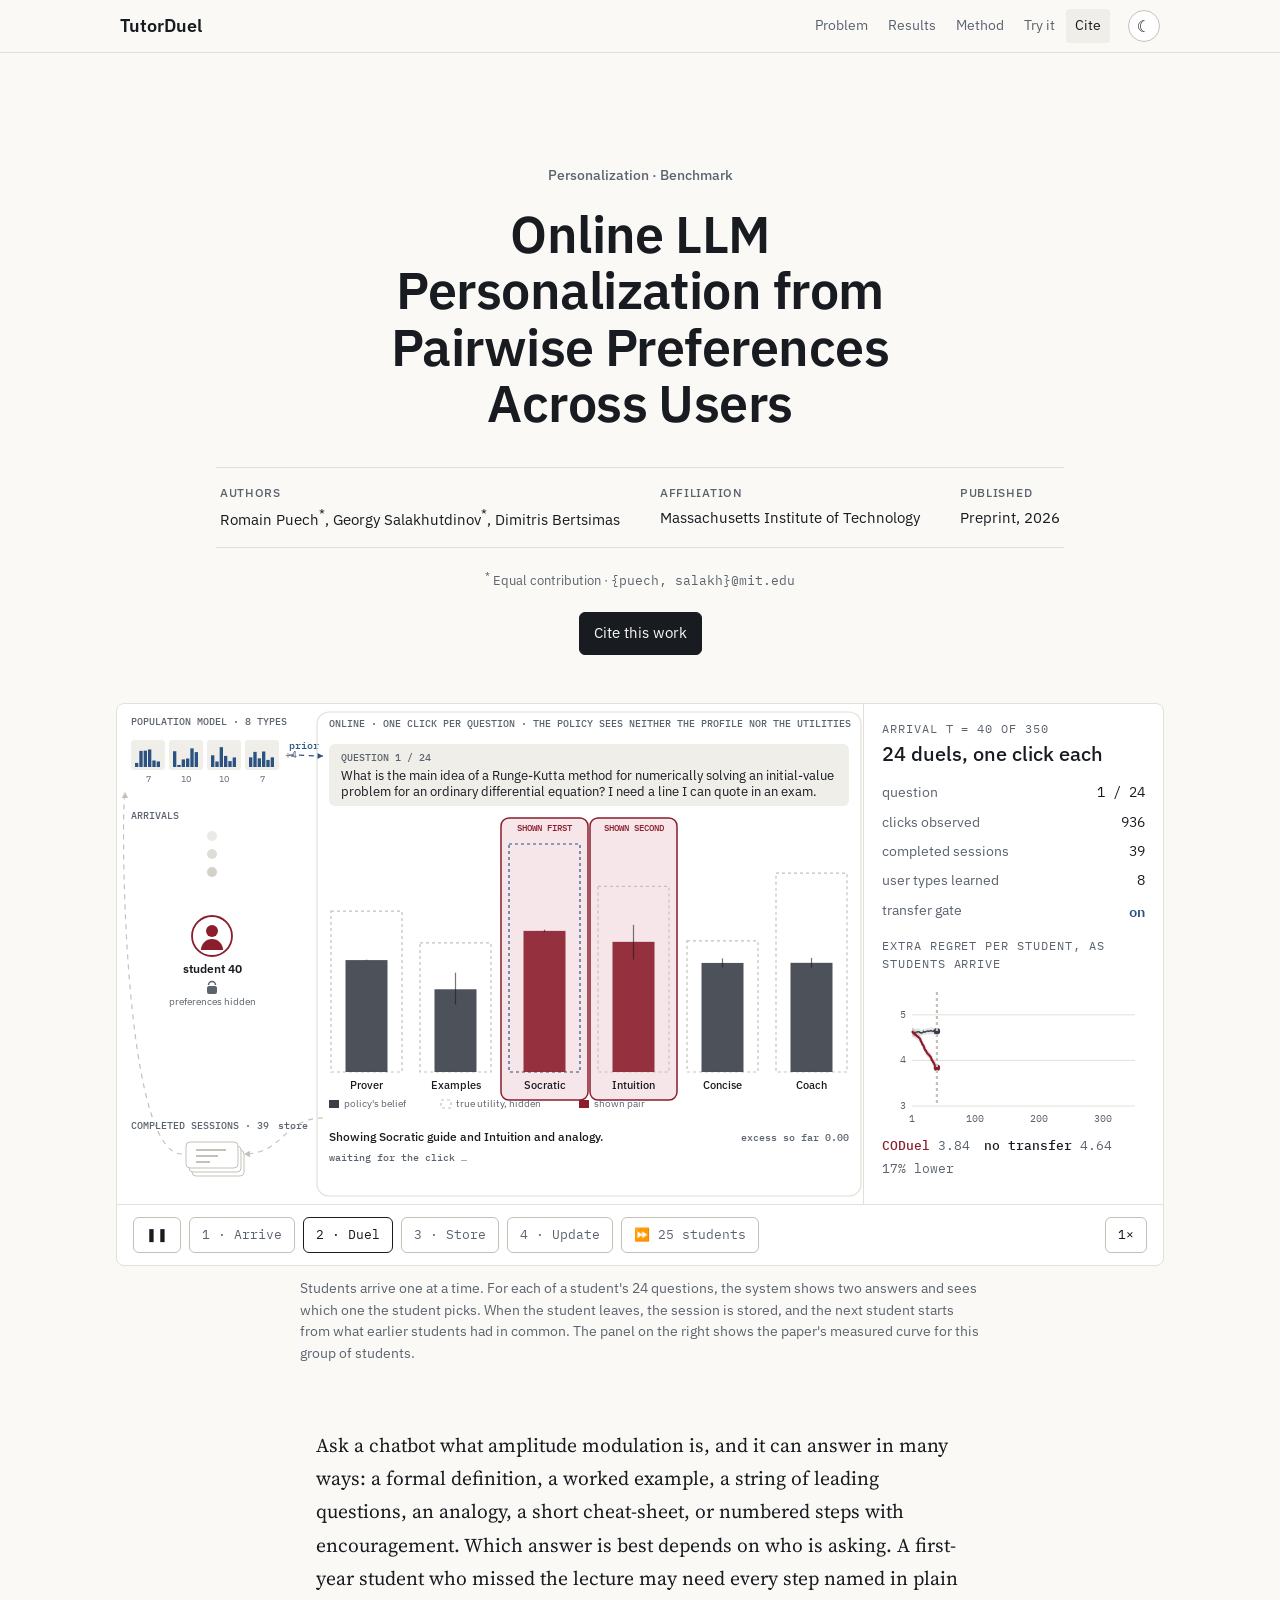
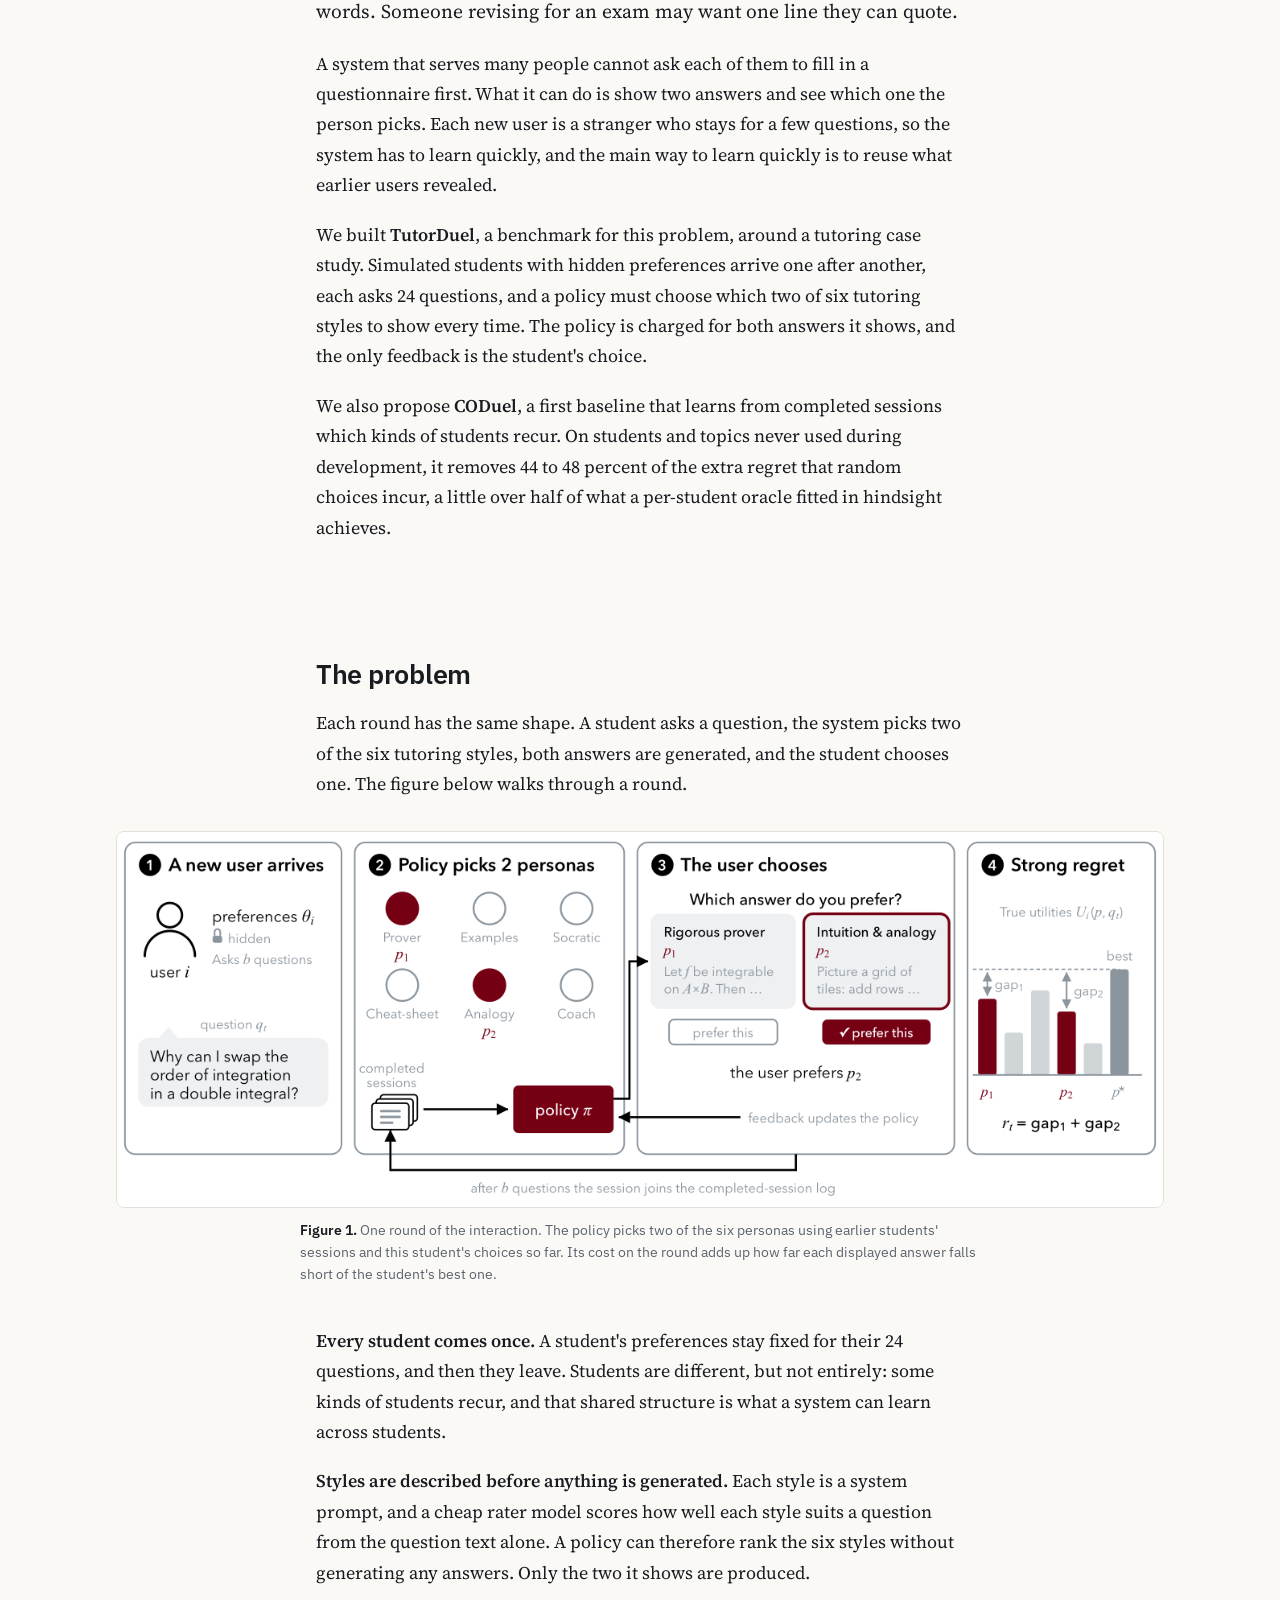
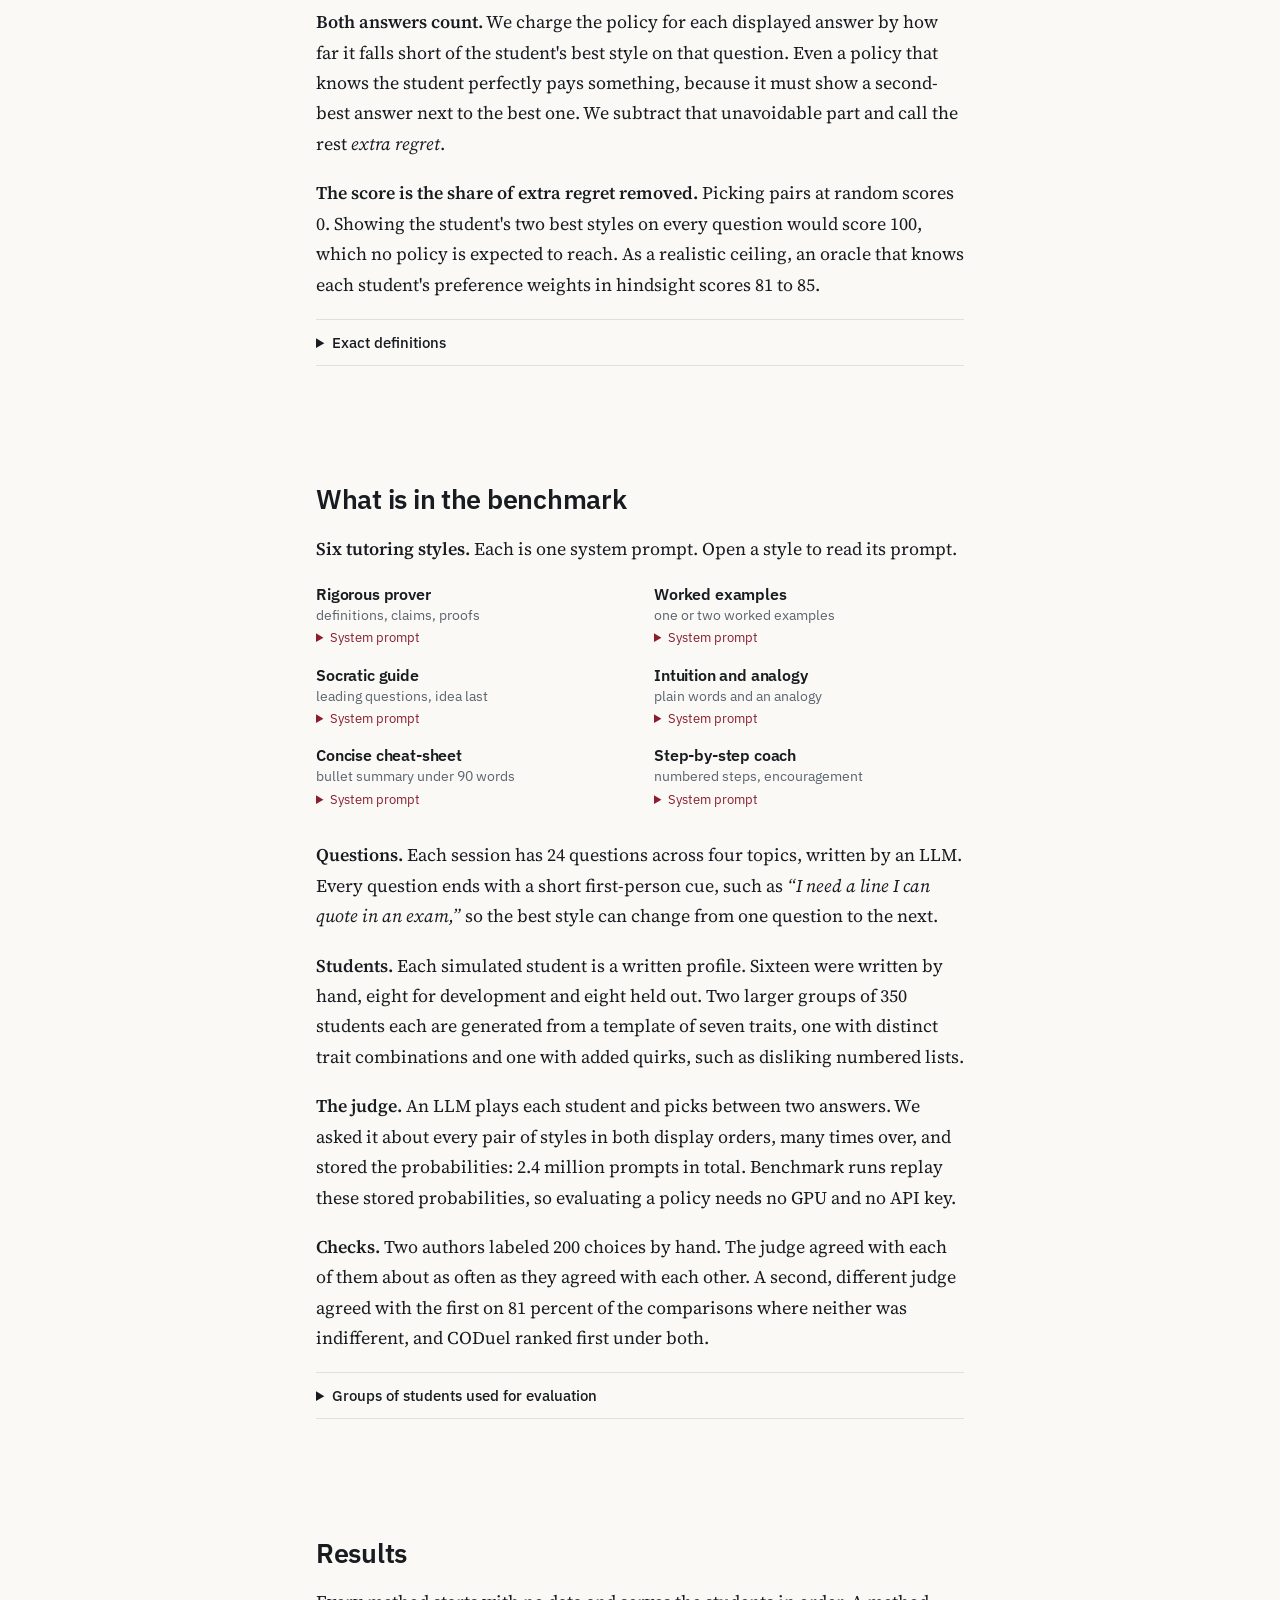
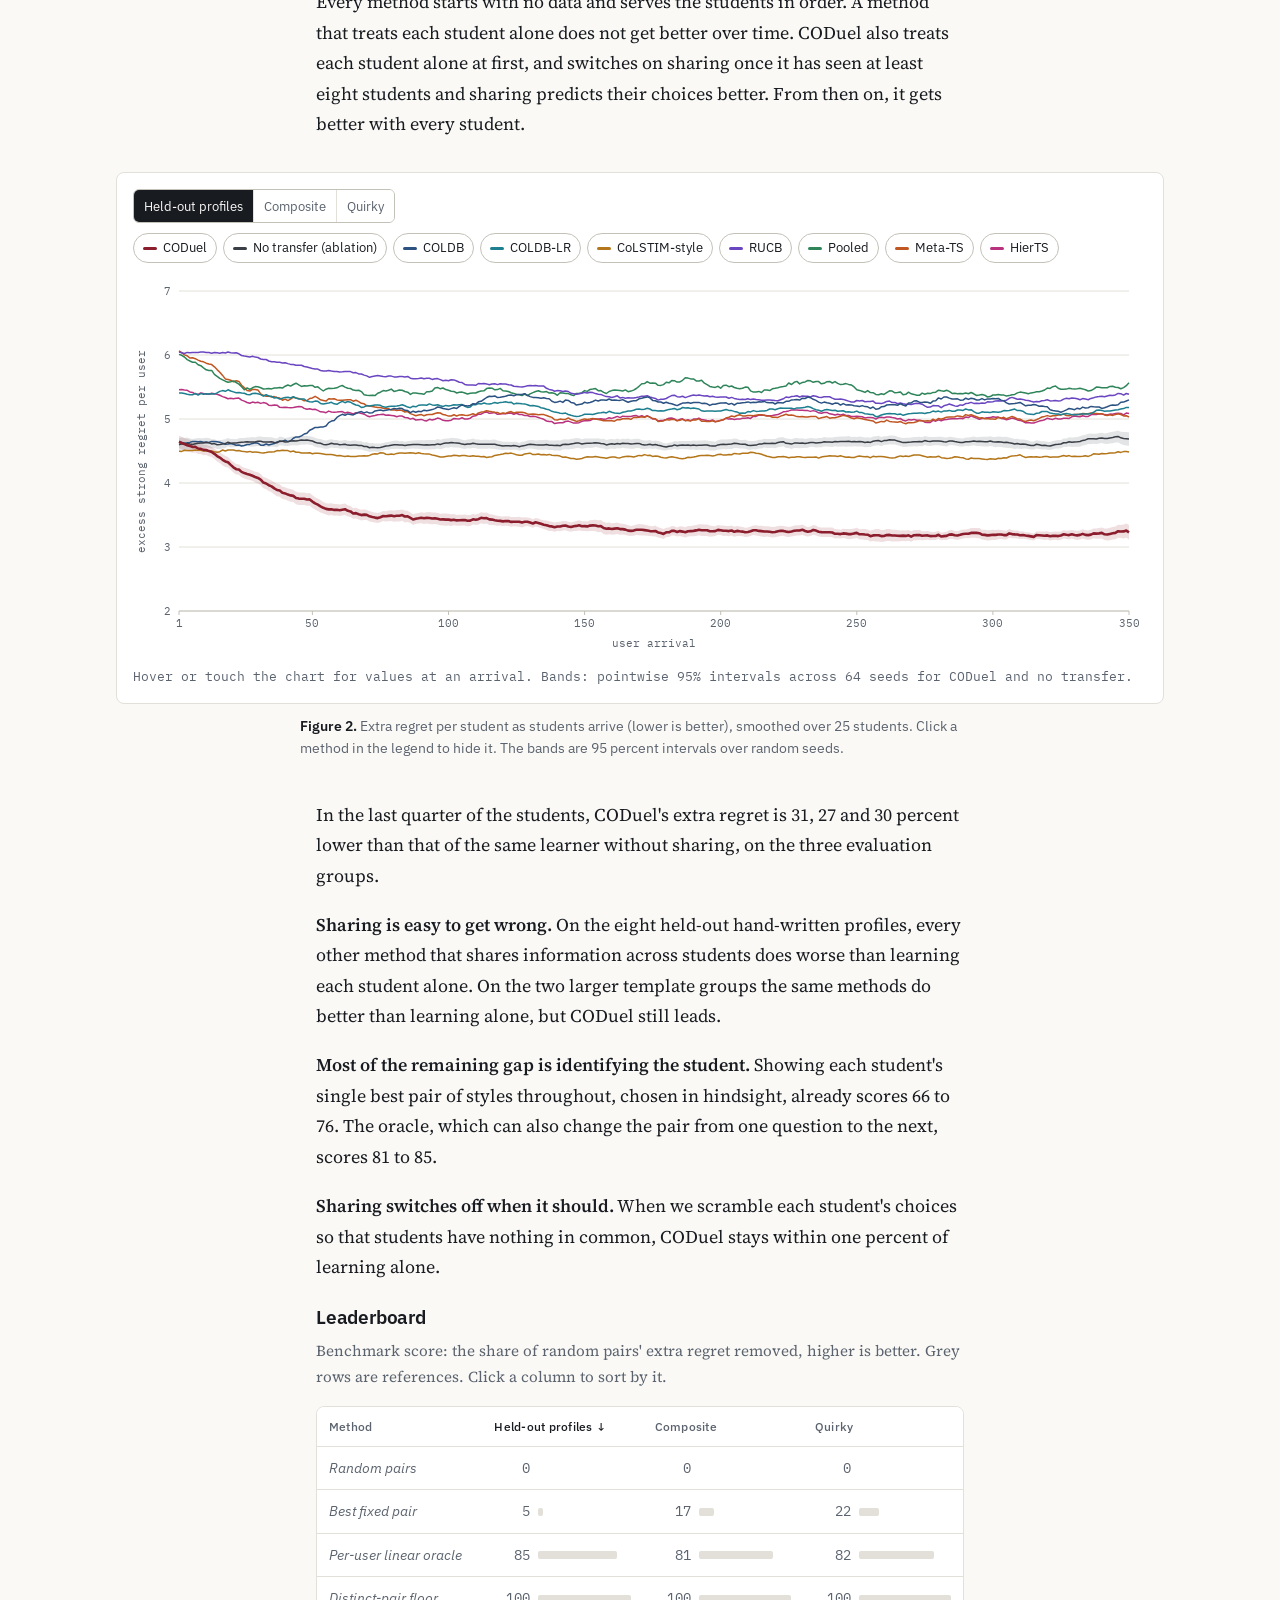
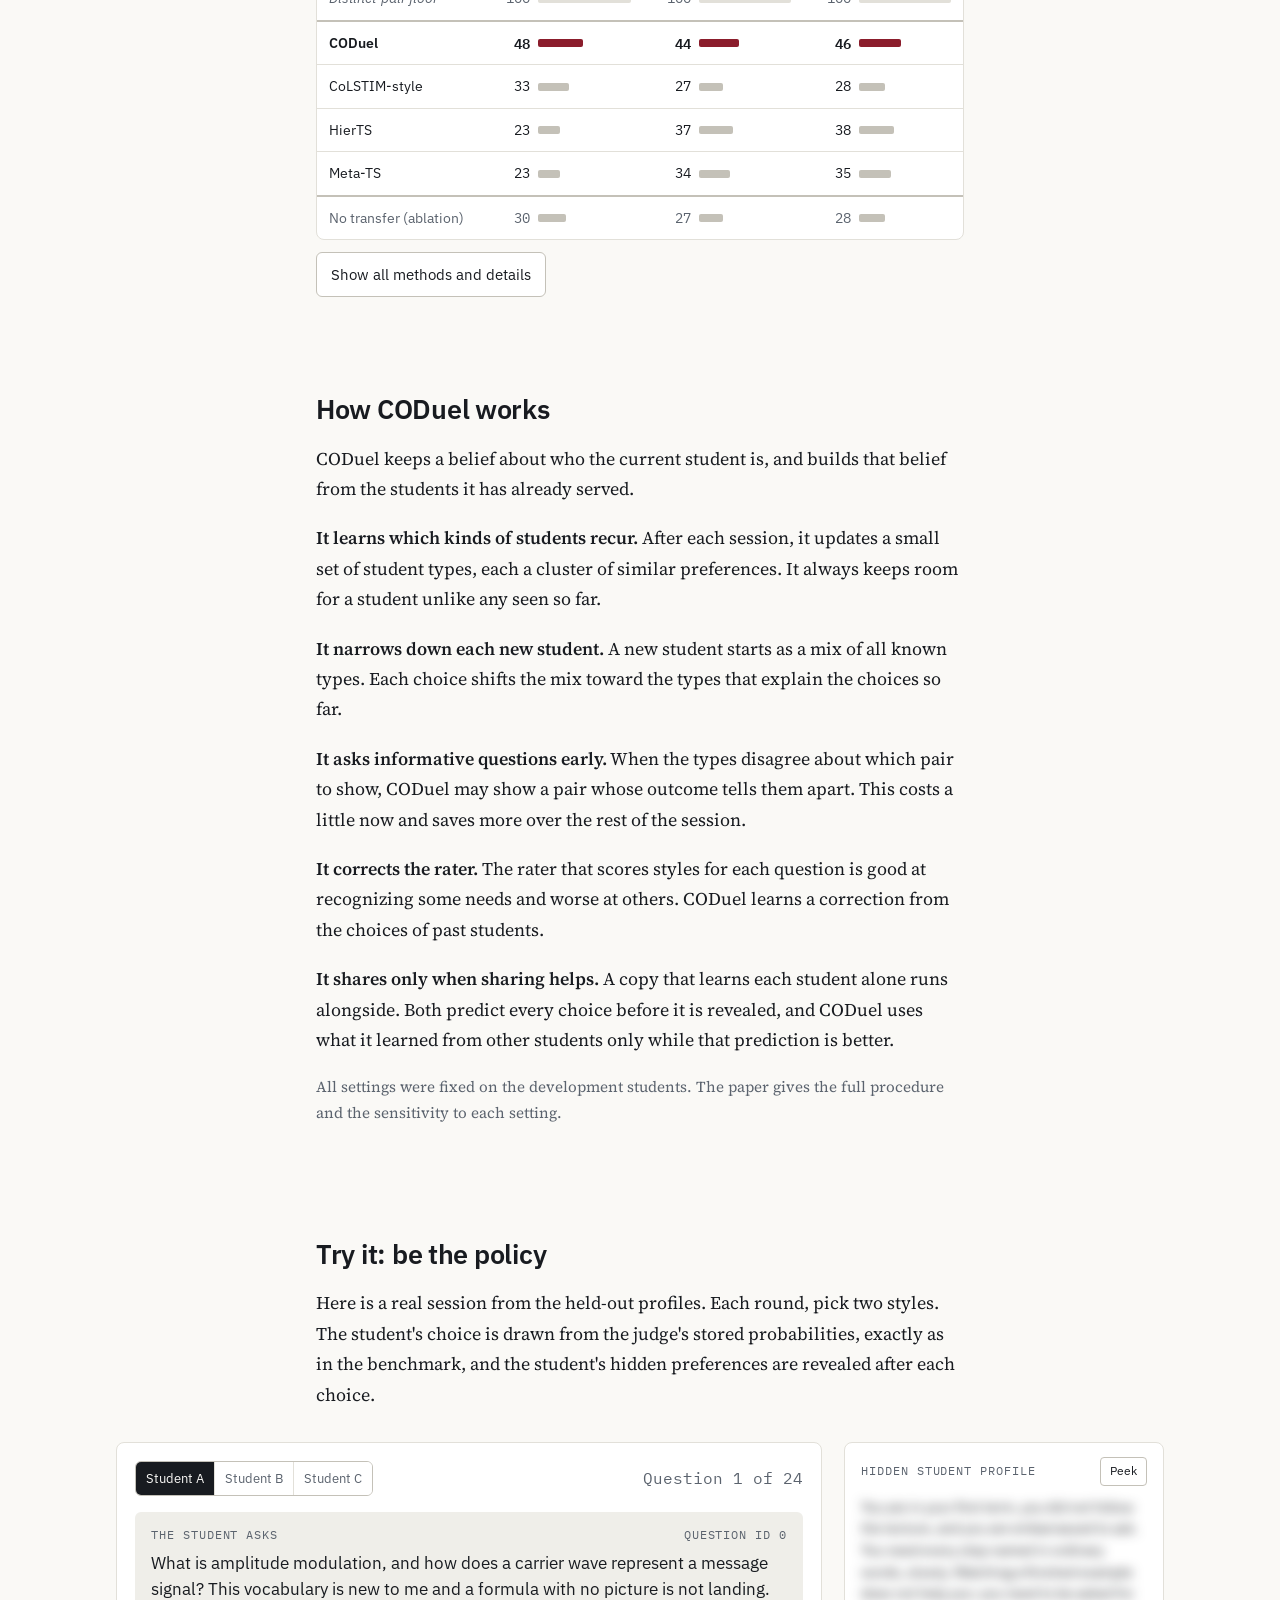
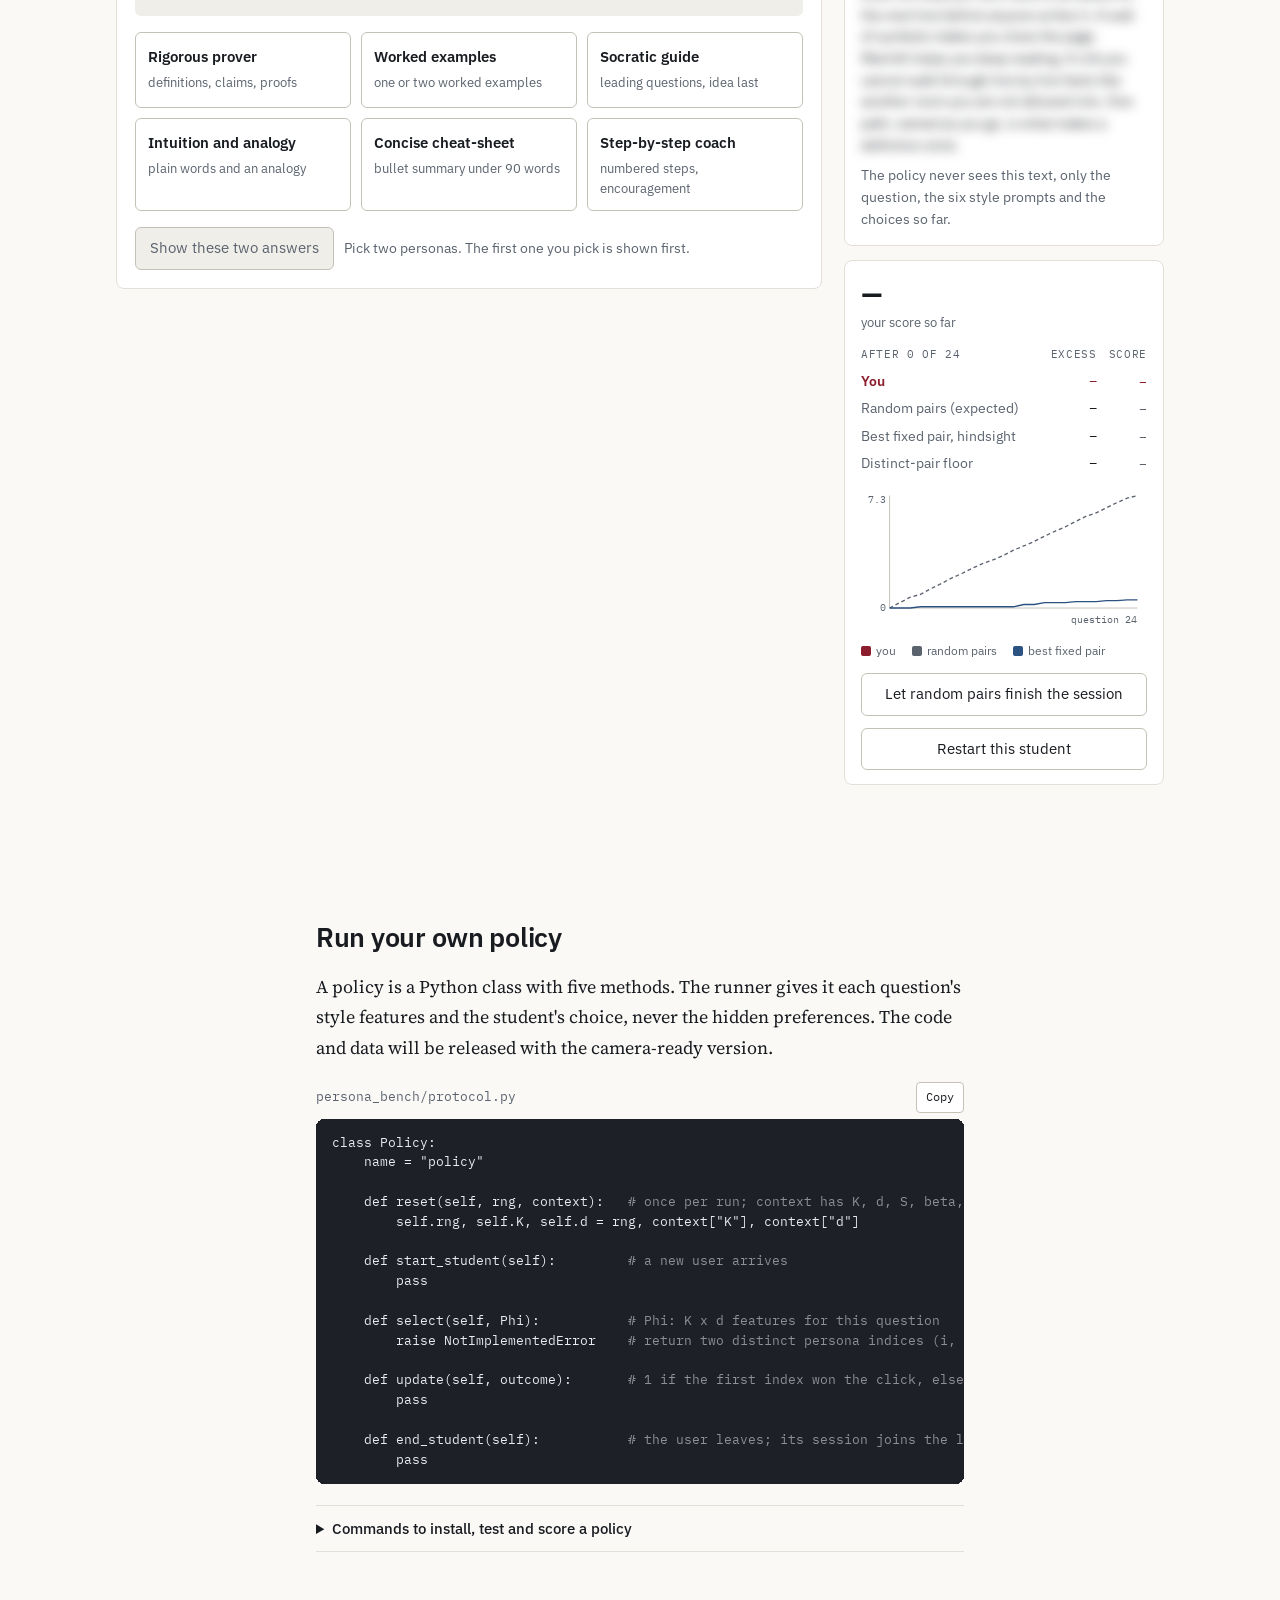
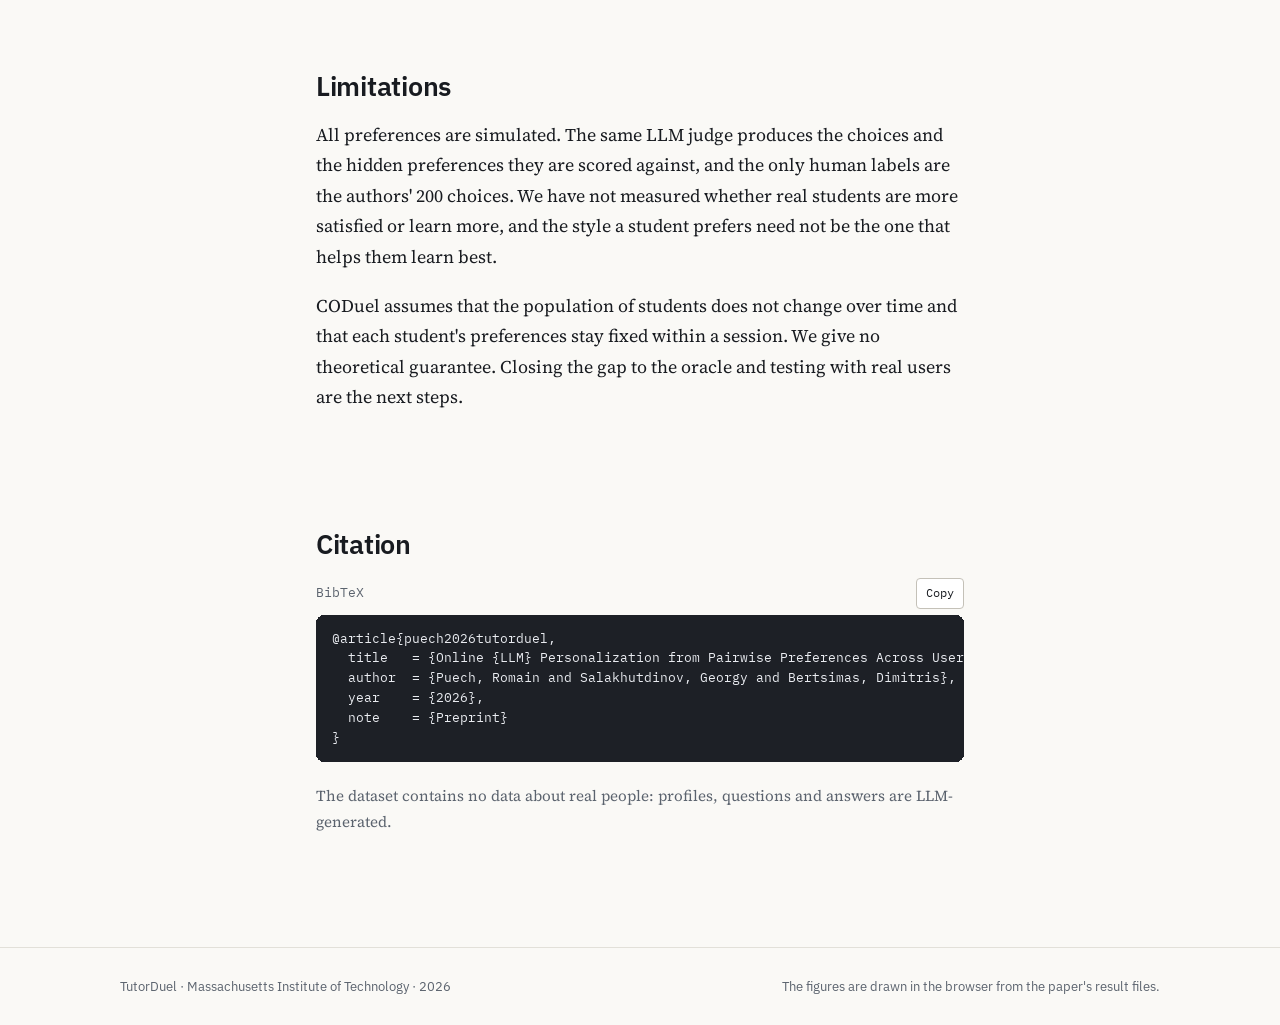
==== v2/index.html @ 5203c00b "Add the essay version of the site at /v2/" ====
<!doctype html>
<html lang="en">
<head>
<meta charset="utf-8">
<meta name="viewport" content="width=device-width, initial-scale=1, viewport-fit=cover">
<title>TutorDuel</title>
<meta name="description" content="TutorDuel: a benchmark for online LLM personalization from pairwise preferences across users, and CODuel, a first baseline.">
<link rel="preconnect" href="https://fonts.googleapis.com">
<link rel="preconnect" href="https://fonts.gstatic.com" crossorigin>
<link rel="stylesheet" href="https://fonts.googleapis.com/css2?family=IBM+Plex+Mono:wght@400;500&family=IBM+Plex+Sans:ital,wght@0,400;0,500;0,600;1,400&family=Source+Serif+4:ital,opsz,wght@0,8..60,400;0,8..60,600;1,8..60,400&display=swap">
<link rel="stylesheet" href="site.css">
<link rel="stylesheet" href="essay.css">
<script>try { var t = localStorage.getItem('td-theme'); if (t === 'dark' || t === 'light') document.documentElement.dataset.theme = t; } catch (e) {}</script>
</head>
<body>

<header class="top">
  <div class="wrap">
    <a class="brand" href="#top">TutorDuel</a>
    <nav class="nav" aria-label="Sections">
      <a href="#problem">Problem</a>
      <a href="#results">Results</a>
      <a href="#method">Method</a>
      <a href="#play">Try it</a>
      <a href="#cite">Cite</a>
    </nav>
    <button class="theme" type="button" data-theme-toggle aria-label="Switch to dark theme" title="Switch theme">☾</button>
  </div>
</header>

<main id="top">

<section class="e-hero">
  <p class="e-kicker">Personalization · Benchmark</p>
  <h1>Online LLM Personalization from Pairwise Preferences Across Users</h1>
  <dl class="e-byline">
    <div><dt>Authors</dt><dd>Romain Puech<sup>*</sup>, Georgy Salakhutdinov<sup>*</sup>, Dimitris Bertsimas</dd></div>
    <div><dt>Affiliation</dt><dd>Massachusetts Institute of Technology</dd></div>
    <div><dt>Published</dt><dd>Preprint, 2026</dd></div>
  </dl>
  <p class="e-eqc"><sup>*</sup> Equal contribution · <span class="mono">{puech, salakh}@mit.edu</span></p>
  <div class="e-actions"><a class="btn primary" href="#cite">Cite this work</a></div>
</section>

<figure class="e-wide e-fig" id="loop">
  <div class="card loop" data-loop data-phase="arrive">
    <div class="loop-stage"><canvas data-stage aria-label="Animated loop: a student arrives, 24 duels with the policy's belief updating on each click, the session is stored, the population model refits."></canvas></div>
    <aside class="loop-hud">
      <div class="h-top"><span class="eyebrow" data-h-arrival>arrival t = 1</span><strong data-h-act>A student arrives</strong></div>
      <dl class="h-stats">
        <div><dt>question</dt><dd data-h-question>0 / 24</dd></div>
        <div><dt>clicks observed</dt><dd data-h-clicks>0</dd></div>
        <div><dt>completed sessions</dt><dd data-h-sessions>0</dd></div>
        <div><dt>user types learned</dt><dd data-h-types>0</dd></div>
        <div><dt>transfer gate</dt><dd data-h-gate data-on="false">off</dd></div>
      </dl>
      <div class="h-chart">
        <span class="eyebrow">extra regret per student, as students arrive</span>
        <canvas data-regret aria-label="Excess strong regret per user against arrival, CODuel and no transfer, revealed up to the current arrival"></canvas>
        <div class="readout" data-h-readout></div>
      </div>
    </aside>
    <div class="loop-rail">
      <button class="btn" data-l-play aria-label="Pause">❚❚</button>
      <button class="chip" data-l-chip>1 · Arrive</button>
      <button class="chip" data-l-chip>2 · Duel</button>
      <button class="chip" data-l-chip>3 · Store</button>
      <button class="chip" data-l-chip>4 · Update</button>
      <button class="chip" data-l-skip>⏩ 25 students</button>
      <button class="btn" data-l-speed style="margin-left:auto">1×</button>
    </div>
  </div>
  <figcaption>Students arrive one at a time. For each of a student's 24 questions, the system shows two answers and sees which one the student picks. When the student leaves, the session is stored, and the next student starts from what earlier students had in common. The panel on the right shows the paper's measured curve for this group of students.</figcaption>
</figure>

<article class="e-text">
  <p class="e-lead">Ask a chatbot what amplitude modulation is, and it can answer in many ways: a formal definition, a worked example, a string of leading questions, an analogy, a short cheat-sheet, or numbered steps with encouragement. Which answer is best depends on who is asking. A first-year student who missed the lecture may need every step named in plain words. Someone revising for an exam may want one line they can quote.</p>
  <p>A system that serves many people cannot ask each of them to fill in a questionnaire first. What it can do is show two answers and see which one the person picks. Each new user is a stranger who stays for a few questions, so the system has to learn quickly, and the main way to learn quickly is to reuse what earlier users revealed.</p>
  <p>We built <strong>TutorDuel</strong>, a benchmark for this problem, around a tutoring case study. Simulated students with hidden preferences arrive one after another, each asks 24 questions, and a policy must choose which two of six tutoring styles to show every time. The policy is charged for both answers it shows, and the only feedback is the student's choice.</p>
  <p>We also propose <strong>CODuel</strong>, a first baseline that learns from completed sessions which kinds of students recur. On students and topics never used during development, it removes 44 to 48 percent of the extra regret that random choices incur, a little over half of what a per-student oracle fitted in hindsight achieves.</p>
</article>

<section class="e-sec" id="problem">
  <div class="e-text">
    <h2>The problem</h2>
    <p>Each round has the same shape. A student asks a question, the system picks two of the six tutoring styles, both answers are generated, and the student chooses one. The figure below walks through a round.</p>
  </div>
  <figure class="e-wide e-fig">
    <img src="assets/fig1_overview.png" alt="Four panels: a new user arrives with hidden preferences and a question; the policy picks two of six personas using completed sessions; the user chooses between the two generated answers; strong regret sums both answers' gaps to the user's best persona." width="2600" height="932">
    <figcaption><b>Figure 1.</b> One round of the interaction. The policy picks two of the six personas using earlier students' sessions and this student's choices so far. Its cost on the round adds up how far each displayed answer falls short of the student's best one.</figcaption>
  </figure>
  <div class="e-text">
    <p><b>Every student comes once.</b> A student's preferences stay fixed for their 24 questions, and then they leave. Students are different, but not entirely: some kinds of students recur, and that shared structure is what a system can learn across students.</p>
    <p><b>Styles are described before anything is generated.</b> Each style is a system prompt, and a cheap rater model scores how well each style suits a question from the question text alone. A policy can therefore rank the six styles without generating any answers. Only the two it shows are produced.</p>
    <p><b>Both answers count.</b> We charge the policy for each displayed answer by how far it falls short of the student's best style on that question. Even a policy that knows the student perfectly pays something, because it must show a second-best answer next to the best one. We subtract that unavoidable part and call the rest <em>extra regret</em>.</p>
    <p><b>The score is the share of extra regret removed.</b> Picking pairs at random scores 0. Showing the student's two best styles on every question would score 100, which no policy is expected to reach. As a realistic ceiling, an oracle that knows each student's preference weights in hindsight scores 81 to 85.</p>
    <details class="e-details">
      <summary>Exact definitions</summary>
      <div class="formula">r<sub>t</sub> = 2·U<sub>i</sub>(p*, q<sub>t</sub>) − U<sub>i</sub>(p<sub>t,1</sub>, q<sub>t</sub>) − U<sub>i</sub>(p<sub>t,2</sub>, q<sub>t</sub>)<br>R<sub>T</sub> = Σ<sub>t</sub> r<sub>t</sub> &nbsp;&nbsp; excess regret = R<sub>T</sub> − G<sub>T</sub><br>benchmark score = 100 · (R<sub>T</sub><sup>rand</sup> − R<sub>T</sub>) / (R<sub>T</sub><sup>rand</sup> − G<sub>T</sub>)</div>
      <p>U<sub>i</sub>(p, q) = θ<sub>i</sub><sup>⊤</sup>φ(p, q) is student <i>i</i>'s utility for persona <i>p</i> on question <i>q</i>, and the student's choice follows a Bradley–Terry–Luce model on the two displayed answers. G<sub>T</sub> is the distinct-pair floor: the regret of always showing the best and second-best persona. In the paper's terms the problem is a multi-user contextual dueling bandit with strong regret.</p>
    </details>
  </div>
</section>

<section class="e-sec" id="benchmark">
  <div class="e-text">
    <h2>What is in the benchmark</h2>
    <p><b>Six tutoring styles.</b> Each is one system prompt. Open a style to read its prompt.</p>
    <div class="e-personas" data-persona-cards></div>
    <p><b>Questions.</b> Each session has 24 questions across four topics, written by an LLM. Every question ends with a short first-person cue, such as <i>“I need a line I can quote in an exam,”</i> so the best style can change from one question to the next.</p>
    <p><b>Students.</b> Each simulated student is a written profile. Sixteen were written by hand, eight for development and eight held out. Two larger groups of 350 students each are generated from a template of seven traits, one with distinct trait combinations and one with added quirks, such as disliking numbered lists.</p>
    <p><b>The judge.</b> An LLM plays each student and picks between two answers. We asked it about every pair of styles in both display orders, many times over, and stored the probabilities: 2.4 million prompts in total. Benchmark runs replay these stored probabilities, so evaluating a policy needs no GPU and no API key.</p>
    <p><b>Checks.</b> Two authors labeled 200 choices by hand. The judge agreed with each of them about as often as they agreed with each other. A second, different judge agreed with the first on 81 percent of the comparisons where neither was indifferent, and CODuel ranked first under both.</p>
    <details class="e-details">
      <summary>Groups of students used for evaluation</summary>
      <div class="tablewrap">
        <table>
          <thead><tr><th>Group</th><th>Students</th><th>Used for</th></tr></thead>
          <tbody>
            <tr><td>Development</td><td>8 hand-written profiles</td><td>every design choice, including CODuel's settings</td></tr>
            <tr><td>Held-out topics</td><td>the same 8 profiles, new questions</td><td>a check on new topics alone</td></tr>
            <tr><td>Held-out profiles</td><td>8 new hand-written profiles</td><td>evaluation</td></tr>
            <tr><td>Composite</td><td>350 distinct template students</td><td>evaluation</td></tr>
            <tr><td>Quirky</td><td>350 template students with two quirks each</td><td>evaluation</td></tr>
          </tbody>
        </table>
      </div>
      <p>Each group serves 300 to 350 students in sequence. All evaluation groups use topics that never appear in development.</p>
    </details>
  </div>
</section>

<section class="e-sec" id="results">
  <div class="e-text">
    <h2>Results</h2>
    <p>Every method starts with no data and serves the students in order. A method that treats each student alone does not get better over time. CODuel also treats each student alone at first, and switches on sharing once it has seen at least eight students and sharing predicts their choices better. From then on, it gets better with every student.</p>
  </div>
  <figure class="e-wide e-fig">
    <div class="card chart" data-curves>
      <div class="chart-top">
        <div class="seg" role="group" aria-label="Roster">
          <button data-roster="U" aria-pressed="true">Held-out profiles</button>
          <button data-roster="C" aria-pressed="false">Composite</button>
          <button data-roster="I" aria-pressed="false">Quirky</button>
        </div>
        <div class="legend" data-legend role="group" aria-label="Methods"></div>
      </div>
      <svg class="curves" role="img" aria-label="Excess strong regret per user against user arrival, one line per method, with 95 percent bands for CODuel and the no-transfer ablation."></svg>
      <div class="readout" data-readout></div>
      <p class="hint" data-curve-caption hidden></p>
    </div>
    <figcaption><b>Figure 2.</b> Extra regret per student as students arrive (lower is better), smoothed over 25 students. Click a method in the legend to hide it. The bands are 95 percent intervals over random seeds.</figcaption>
  </figure>
  <div class="e-text">
    <p>In the last quarter of the students, CODuel's extra regret is 31, 27 and 30 percent lower than that of the same learner without sharing, on the three evaluation groups.</p>
    <p><b>Sharing is easy to get wrong.</b> On the eight held-out hand-written profiles, every other method that shares information across students does worse than learning each student alone. On the two larger template groups the same methods do better than learning alone, but CODuel still leads.</p>
    <p><b>Most of the remaining gap is identifying the student.</b> Showing each student's single best pair of styles throughout, chosen in hindsight, already scores 66 to 76. The oracle, which can also change the pair from one question to the next, scores 81 to 85.</p>
    <p><b>Sharing switches off when it should.</b> When we scramble each student's choices so that students have nothing in common, CODuel stays within one percent of learning alone.</p>
  </div>
  <div class="e-text e-lb" data-leaderboard>
    <h3>Leaderboard</h3>
    <p class="e-small">Benchmark score: the share of random pairs' extra regret removed, higher is better. Grey rows are references. Click a column to sort by it.</p>
    <div class="tablewrap"><table data-table></table></div>
    <div class="e-lb-tools">
      <button class="btn" type="button" data-lb-toggle>Show all methods and details</button>
      <label hidden><input type="checkbox" data-extra-cols> Also show held-out topics and development</label>
    </div>
  </div>
</section>

<section class="e-sec" id="method">
  <div class="e-text">
    <h2>How CODuel works</h2>
    <p>CODuel keeps a belief about who the current student is, and builds that belief from the students it has already served.</p>
    <p><b>It learns which kinds of students recur.</b> After each session, it updates a small set of student types, each a cluster of similar preferences. It always keeps room for a student unlike any seen so far.</p>
    <p><b>It narrows down each new student.</b> A new student starts as a mix of all known types. Each choice shifts the mix toward the types that explain the choices so far.</p>
    <p><b>It asks informative questions early.</b> When the types disagree about which pair to show, CODuel may show a pair whose outcome tells them apart. This costs a little now and saves more over the rest of the session.</p>
    <p><b>It corrects the rater.</b> The rater that scores styles for each question is good at recognizing some needs and worse at others. CODuel learns a correction from the choices of past students.</p>
    <p><b>It shares only when sharing helps.</b> A copy that learns each student alone runs alongside. Both predict every choice before it is revealed, and CODuel uses what it learned from other students only while that prediction is better.</p>
    <p class="e-small">All settings were fixed on the development students. The paper gives the full procedure and the sensitivity to each setting.</p>
  </div>
</section>

<section class="e-sec" id="play">
  <div class="e-text">
    <h2>Try it: be the policy</h2>
    <p>Here is a real session from the held-out profiles. Each round, pick two styles. The student's choice is drawn from the judge's stored probabilities, exactly as in the benchmark, and the student's hidden preferences are revealed after each choice.</p>
  </div>
  <div class="e-wide">
    <div class="player" data-play>
      <div class="card stage">
        <div class="stage-top">
          <div class="seg" data-students role="group" aria-label="Choose a student"></div>
          <span class="mono muted" data-round>Question 1 of 24</span>
        </div>
        <div class="q">
          <div class="eyebrow"><span>The student asks</span><span data-qid></span></div>
          <p data-question></p>
        </div>
        <div class="personas" data-personas role="group" aria-label="Pick two personas"></div>
        <div class="stage-actions">
          <button class="btn primary" data-show disabled>Show these two answers</button>
          <span class="hint" data-hint>Pick two personas. The first one you pick is shown first.</span>
        </div>
        <div class="result" data-result hidden></div>
        <div class="done" data-done hidden></div>
      </div>
      <aside class="aside">
        <div class="card profile">
          <div class="row">
            <span class="eyebrow">Hidden student profile</span>
            <button class="copy" data-peek>Peek</button>
          </div>
          <p class="text" data-profile-text data-hidden="true"></p>
          <p class="hint">The policy never sees this text, only the question, the six style prompts and the choices so far.</p>
        </div>
        <div class="card tally">
          <div class="score"><b data-score>–</b><span>your score so far</span></div>
          <dl data-tally></dl>
          <svg class="minichart" data-minichart viewBox="0 0 300 150" role="img" aria-label="Cumulative excess strong regret over the session: you, random pairs, and the best fixed pair in hindsight"></svg>
          <div class="keyline"><span><i class="you"></i>you</span><span><i class="rand"></i>random pairs</span><span><i class="bf"></i>best fixed pair</span></div>
          <button class="btn" data-auto>Let random pairs finish the session</button>
          <button class="btn" data-restart>Restart this student</button>
        </div>
      </aside>
    </div>
  </div>
</section>

<section class="e-sec" id="use">
  <div class="e-text">
    <h2>Run your own policy</h2>
    <p>A policy is a Python class with five methods. The runner gives it each question's style features and the student's choice, never the hidden preferences. The code and data will be released with the camera-ready version.</p>
    <div class="codeblock">
      <div class="codehead"><span>persona_bench/protocol.py</span><button class="copy" data-copy="#code-policy">Copy</button></div>
<pre class="code" id="code-policy">class Policy:
    name = "policy"

    def reset(self, rng, context):   <span class="c"># once per run; context has K, d, S, beta, b, N</span>
        self.rng, self.K, self.d = rng, context["K"], context["d"]

    def start_student(self):         <span class="c"># a new user arrives</span>
        pass

    def select(self, Phi):           <span class="c"># Phi: K x d features for this question</span>
        raise NotImplementedError    <span class="c"># return two distinct persona indices (i, j)</span>

    def update(self, outcome):       <span class="c"># 1 if the first index won the click, else 0</span>
        pass

    def end_student(self):           <span class="c"># the user leaves; its session joins the log</span>
        pass</pre>
    </div>
    <details class="e-details">
      <summary>Commands to install, test and score a policy</summary>
      <div class="codeblock">
        <div class="codehead"><span>shell</span><button class="copy" data-copy="#code-run">Copy</button></div>
<pre class="code" id="code-run">pip install -r requirements.txt
python -m pytest -q persona_bench/tests

<span class="c"># 64 seeds on the held-out-profile roster, paired with random pairs</span>
python results/bench.py --allow-test --tag mine --seeds 0-63 \
  --competitor random --policies "random,none:emax:rt,&lt;your policy spec&gt;" \
  --worlds pl_v3.1L_test_unseen_M8_t1_b24_ug_raw_rl1_fjevgw

<span class="c"># the paper's statistics: scores, reference rows, paired gains with intervals</span>
python results/paper_stats.py --tag mine \
  --world pl_v3.1L_test_unseen_M8_t1_b24_ug_raw_rl1_fjevgw</pre>
      </div>
      <p>The held-out groups need <code>--allow-test</code>, a guard against looking at them by accident during development. CODuel takes one to two minutes per run on one CPU core.</p>
    </details>
  </div>
</section>

<section class="e-sec" id="limits">
  <div class="e-text">
    <h2>Limitations</h2>
    <p>All preferences are simulated. The same LLM judge produces the choices and the hidden preferences they are scored against, and the only human labels are the authors' 200 choices. We have not measured whether real students are more satisfied or learn more, and the style a student prefers need not be the one that helps them learn best.</p>
    <p>CODuel assumes that the population of students does not change over time and that each student's preferences stay fixed within a session. We give no theoretical guarantee. Closing the gap to the oracle and testing with real users are the next steps.</p>
  </div>
</section>

<section class="e-sec" id="cite">
  <div class="e-text">
    <h2>Citation</h2>
    <div class="codeblock">
      <div class="codehead"><span>BibTeX</span><button class="copy" data-copy="#bibtex">Copy</button></div>
<pre class="code" id="bibtex">@article{puech2026tutorduel,
  title   = {Online {LLM} Personalization from Pairwise Preferences Across Users},
  author  = {Puech, Romain and Salakhutdinov, Georgy and Bertsimas, Dimitris},
  year    = {2026},
  note    = {Preprint}
}</pre>
    </div>
    <p class="e-small">The dataset contains no data about real people: profiles, questions and answers are LLM-generated.</p>
  </div>
</section>

</main>

<footer>
  <div class="wrap">
    <span>TutorDuel · Massachusetts Institute of Technology · 2026</span>
    <span>The figures are drawn in the browser from the paper's result files.</span>
  </div>
</footer>

<script src="data.js"></script>
<script src="site.js"></script>
<script src="loop-sim.js"></script>
<script src="loop.js"></script>
<script src="essay.js"></script>
</body>
</html>
---- v2/site.css ----
/* TutorDuel site.
   Layout: one reading column (68ch) for prose; figures, tables and the session player break out to a 1120px frame.
   Color: a cool paper ground, near-black ink, garnet for the method and the chosen answer, slate blue for references. */
:root {
  --bg: #f4f5f7; --panel: #ffffff; --panel-2: #eceef2; --fg: #181b20; --muted: #5b636e;
  --line: #d8dce2; --line-strong: #b4bcc6;
  --accent: #8b1d2c; --accent-ink: #ffffff; --accent-soft: #f6e6e9;
  --blue: #2c5282; --blue-soft: #e4ebf5;
  --code-bg: #1d2026; --code-fg: #e9ebf0;
  --c-coduel: #8b1d2c; --c-notransfer: #3a3f47; --c-coldb: #2c5282; --c-coldblr: #1d7f8f;
  --c-colstim: #b4761a; --c-rucb: #6b46c1; --c-pooled: #2f855a;
  --c-metats: #c05621; --c-hierts: #b83280;
  --font-display: "IBM Plex Serif", Georgia, "Times New Roman", serif;
  --font-body: "IBM Plex Sans", system-ui, -apple-system, "Segoe UI", Roboto, sans-serif;
  --font-mono: "IBM Plex Mono", ui-monospace, SFMono-Regular, Menlo, Consolas, monospace;
  --radius: 6px;
}
@media (prefers-color-scheme: dark) {
  :root:not([data-theme="light"]) {
    --bg: #13161b; --panel: #1b1f26; --panel-2: #242931; --fg: #e7e9ee; --muted: #9aa3ae;
    --line: #2b313a; --line-strong: #3f4854;
    --accent: #e4707f; --accent-ink: #1b1f26; --accent-soft: #3a2026;
    --blue: #8fb3e6; --blue-soft: #1f2b3d;
    --code-bg: #0e1014; --code-fg: #e3e6ec;
    --c-coduel: #e4707f; --c-notransfer: #c3c9d2; --c-coldb: #8fb3e6; --c-coldblr: #5fc1d3;
    --c-colstim: #e0b25b; --c-rucb: #b094f0; --c-pooled: #6ccf9a;
    --c-metats: #f6a868; --c-hierts: #f093c4;
    color-scheme: dark;
  }
}
:root[data-theme="dark"] {
  --bg: #13161b; --panel: #1b1f26; --panel-2: #242931; --fg: #e7e9ee; --muted: #9aa3ae;
  --line: #2b313a; --line-strong: #3f4854;
  --accent: #e4707f; --accent-ink: #1b1f26; --accent-soft: #3a2026;
  --blue: #8fb3e6; --blue-soft: #1f2b3d;
  --code-bg: #0e1014; --code-fg: #e3e6ec;
  --c-coduel: #e4707f; --c-notransfer: #c3c9d2; --c-coldb: #8fb3e6; --c-coldblr: #5fc1d3;
  --c-colstim: #e0b25b; --c-rucb: #b094f0; --c-pooled: #6ccf9a;
  --c-metats: #f6a868; --c-hierts: #f093c4;
  color-scheme: dark;
}

* { box-sizing: border-box; }
[hidden] { display: none !important; }
html { scroll-behavior: smooth; }
body {
  margin: 0; background: var(--bg); color: var(--fg);
  font-family: var(--font-body); font-size: 16px; line-height: 1.55; -webkit-font-smoothing: antialiased;
}
@media (prefers-reduced-motion: reduce) {
  html { scroll-behavior: auto; }
  *, *::before, *::after { animation: none !important; transition: none !important; }
}
a { color: var(--accent); text-decoration-thickness: 1px; text-underline-offset: 2px; }
h1, h2, h3, h4 { font-family: var(--font-display); font-weight: 500; line-height: 1.15; text-wrap: balance; margin: 0; }
h1 { font-size: clamp(1.9rem, 1.2rem + 2.6vw, 3rem); }
h2 { font-size: clamp(1.5rem, 1.1rem + 1.4vw, 2.1rem); }
h3 { font-size: 1.12rem; }
p { margin: 0; }
ul, ol { margin: 0; padding-left: 1.2em; }
code { font-family: var(--font-mono); font-size: .92em; background: var(--panel-2); padding: 1px 5px; border-radius: 4px; }
:focus-visible { outline: 2px solid var(--blue); outline-offset: 2px; }
.wrap { max-width: 1120px; margin-inline: auto; padding-inline: clamp(16px, 4vw, 40px); }
.prose { max-width: 68ch; display: grid; gap: .9em; }
.prose p, .prose li { font-size: 1.02rem; }
.eyebrow { font-family: var(--font-mono); font-size: .74rem; letter-spacing: .08em; text-transform: uppercase; color: var(--muted); }
.mono, .num { font-family: var(--font-mono); font-variant-numeric: tabular-nums; }
.muted { color: var(--muted); }
section { padding-block: clamp(40px, 7vw, 88px); border-top: 1px solid var(--line); }
.section-head { display: grid; gap: 10px; margin-bottom: 28px; max-width: 72ch; }
.section-head p { font-size: 1.04rem; }
.stack { display: grid; gap: 28px; }
.stack > *, .two > *, .player > *, .cols > *, .hero .wrap > * { min-width: 0; }

/* top bar */
.top {
  position: sticky; top: env(safe-area-inset-top, 0px); z-index: 20;
  background: color-mix(in srgb, var(--bg) 88%, transparent); backdrop-filter: blur(8px);
  border-bottom: 1px solid var(--line);
}
.top .wrap { display: flex; align-items: center; gap: 18px; min-height: 52px; }
.brand { font-family: var(--font-display); font-weight: 600; font-size: 1.1rem; color: var(--fg); text-decoration: none; white-space: nowrap; }
.brand small { font-family: var(--font-mono); font-weight: 400; color: var(--muted); font-size: .72rem; margin-left: 8px; }
.nav { margin-left: auto; display: flex; gap: 2px; overflow-x: auto; scrollbar-width: none; }
.nav::-webkit-scrollbar { display: none; }
.nav a { font-size: .86rem; color: var(--muted); text-decoration: none; padding: 6px 9px; border-radius: 4px; white-space: nowrap; }
.nav a:hover, .nav a[aria-current="true"] { color: var(--fg); background: var(--panel-2); }
.theme { font: inherit; font-size: 1rem; line-height: 1; width: 32px; height: 32px; display: inline-grid; place-items: center; border: 1px solid var(--line-strong); border-radius: 999px; background: var(--panel); color: var(--fg); cursor: pointer; flex: none; }
.theme:hover { border-color: var(--fg); }

/* hero */
.hero { padding-block: clamp(40px, 8vw, 96px) clamp(28px, 5vw, 56px); border-top: 0; }
.hero .wrap { display: grid; gap: 22px; }
.hero .lede { max-width: 72ch; font-size: 1.12rem; }
.authors { display: grid; gap: 8px; }
.authors .names { display: flex; flex-wrap: wrap; gap: 6px 24px; font-size: 1.08rem; font-weight: 500; }
.authors sup { font-size: .68em; line-height: 0; margin-left: 1px; }
.authors .affil { display: flex; flex-wrap: wrap; gap: 4px 18px; color: var(--muted); font-size: .98rem; }
.authors .affil .mono { font-size: .9rem; }
.authors .eqc { font-size: .84rem; color: var(--muted); }
.actions { display: flex; flex-wrap: wrap; gap: 10px; }
.btn {
  display: inline-flex; align-items: center; gap: 8px; padding: 9px 14px; border-radius: var(--radius);
  border: 1px solid var(--line-strong); background: var(--panel); color: var(--fg);
  font: inherit; font-size: .92rem; text-decoration: none; cursor: pointer;
}
.btn:hover { border-color: var(--fg); }
.btn.primary { background: var(--accent); border-color: var(--accent); color: var(--accent-ink); }
.btn.primary:hover { filter: brightness(1.08); }
.btn:disabled, .btn[aria-disabled="true"] { opacity: .5; cursor: not-allowed; filter: none; }
.btn small { font-family: var(--font-mono); font-size: .7rem; color: inherit; opacity: .75; }
.facts { display: grid; grid-template-columns: repeat(auto-fit, minmax(200px, 1fr)); border-block: 1px solid var(--line); }
.facts div { padding: 14px 16px 14px 0; display: grid; gap: 2px; }
.facts div + div { padding-left: 16px; border-left: 1px solid var(--line); }
.facts b { font-family: var(--font-display); font-weight: 500; font-size: 1.4rem; font-variant-numeric: tabular-nums; }
.facts span { font-size: .84rem; color: var(--muted); }
@media (max-width: 640px) {
  .facts div + div { border-left: 0; padding-left: 0; border-top: 1px solid var(--line); }
}

/* cards and columns */
.card { background: var(--panel); border: 1px solid var(--line); border-radius: 8px; }
.cols { display: grid; grid-template-columns: repeat(auto-fit, minmax(230px, 1fr)); gap: 18px 24px; }
.cols.three { grid-template-columns: repeat(auto-fit, minmax(300px, 1fr)); }
.col { display: grid; gap: 8px; padding-top: 12px; border-top: 2px solid var(--fg); align-content: start; }
.col h3 { font-size: 1.05rem; }
.col p, .col li { font-size: .93rem; }
.col .k { font-family: var(--font-mono); font-size: .74rem; color: var(--muted); }
.formula { font-family: var(--font-mono); font-size: .95rem; line-height: 1.9; padding: 12px 16px; background: var(--panel-2); border-radius: var(--radius); overflow-x: auto; }
.note { padding: 12px 16px; border: 1px dashed var(--line-strong); border-radius: var(--radius); font-size: .9rem; color: var(--muted); max-width: 72ch; }
figure { margin: 0; display: grid; gap: 10px; }
figure img { width: 100%; height: auto; border: 1px solid var(--line); border-radius: 8px; background: #fff; display: block; }
figcaption { font-size: .88rem; color: var(--muted); max-width: 92ch; }
details.plain summary { cursor: pointer; color: var(--accent); font-size: .9rem; }
details.plain[open] summary { margin-bottom: 8px; }
details.plain .inner { font-size: .9rem; color: var(--fg); line-height: 1.5; }

/* session player */
.player { display: grid; grid-template-columns: minmax(0, 1fr) 320px; gap: 22px; align-items: start; }
@media (max-width: 900px) { .player { grid-template-columns: minmax(0, 1fr); } }
.stage { padding: 18px; display: grid; gap: 16px; }
.stage-top { display: flex; flex-wrap: wrap; gap: 10px; align-items: center; justify-content: space-between; }
.seg { display: inline-flex; border: 1px solid var(--line-strong); border-radius: var(--radius); overflow: hidden; }
.seg button { font: inherit; font-size: .84rem; padding: 6px 10px; background: var(--panel); color: var(--muted); border: 0; border-right: 1px solid var(--line); cursor: pointer; }
.seg button:last-child { border-right: 0; }
.seg button[aria-pressed="true"] { background: var(--fg); color: var(--bg); }
.q { display: grid; gap: 6px; padding: 14px 16px; background: var(--panel-2); border-radius: var(--radius); }
.q .eyebrow { display: flex; justify-content: space-between; gap: 10px; }
.q p { font-size: 1.05rem; }
.personas { display: grid; grid-template-columns: repeat(3, minmax(0, 1fr)); gap: 10px; }
@media (max-width: 560px) { .personas { grid-template-columns: repeat(2, minmax(0, 1fr)); } }
.persona {
  font: inherit; text-align: left; display: grid; gap: 4px; align-content: start; padding: 12px; min-height: 76px;
  border: 1px solid var(--line-strong); border-radius: var(--radius); background: var(--panel); color: var(--fg); cursor: pointer;
  position: relative;
}
.persona:hover { border-color: var(--fg); }
.persona[aria-pressed="true"] { border-color: var(--accent); box-shadow: inset 0 0 0 1px var(--accent); background: var(--accent-soft); }
.persona:disabled { cursor: default; }
.persona:disabled:hover { border-color: var(--line-strong); }
.persona:disabled[aria-pressed="true"]:hover { border-color: var(--accent); }
.persona b { font-weight: 600; font-size: .95rem; }
.persona span { font-size: .8rem; color: var(--muted); }
.persona .tag { justify-self: start; font-family: var(--font-mono); font-size: .66rem; letter-spacing: .04em; text-transform: uppercase; padding: 2px 6px; border-radius: 3px; margin-bottom: 2px; }
.persona .tag.best { background: var(--blue-soft); color: var(--blue); }
.persona .tag.chosen { background: var(--accent); color: var(--accent-ink); }
.stage-actions { display: flex; flex-wrap: wrap; gap: 10px; align-items: center; }
.hint { font-size: .88rem; color: var(--muted); }
.result { display: grid; gap: 14px; padding: 16px; border: 1px solid var(--line); border-radius: var(--radius); background: var(--panel); }
.result .verdict { font-size: 1.05rem; }
.bars { display: grid; grid-template-columns: repeat(6, minmax(0, 1fr)); gap: 8px; height: 140px; }
.bar { display: grid; grid-template-rows: auto 1fr auto; gap: 4px; min-width: 0; }
.bar i { display: block; align-self: end; background: var(--line-strong); border-radius: 3px 3px 0 0; height: var(--h); }
.bar.shown i { background: var(--accent); }
.bar.best i { outline: 2px solid var(--blue); outline-offset: -2px; }
.bar span { font-size: .7rem; color: var(--muted); text-align: center; white-space: nowrap; overflow: hidden; text-overflow: ellipsis; }
.bar em { font-style: normal; font-family: var(--font-mono); font-size: .72rem; text-align: center; }
.keyline { display: flex; flex-wrap: wrap; gap: 6px 16px; font-size: .78rem; color: var(--muted); }
.keyline i { display: inline-block; width: 10px; height: 10px; border-radius: 2px; vertical-align: -1px; margin-right: 5px; background: var(--line-strong); }
.keyline i.shown { background: var(--accent); } .keyline i.best { background: transparent; outline: 2px solid var(--blue); outline-offset: -2px; }
.keyline i.you { background: var(--accent); } .keyline i.rand { background: var(--muted); } .keyline i.bf { background: var(--blue); }
.regret-line { font-family: var(--font-mono); font-size: .86rem; line-height: 1.6; }
.answers-grid { display: grid; grid-template-columns: repeat(2, minmax(0, 1fr)); gap: 14px; margin-top: 12px; }
@media (max-width: 700px) { .answers-grid { grid-template-columns: minmax(0, 1fr); } }
.answer { padding: 12px; border: 1px solid var(--line); border-radius: var(--radius); background: var(--panel-2); font-size: .86rem; line-height: 1.5; min-width: 0; }
.answer h4 { margin: 0 0 8px; font-size: .8rem; font-family: var(--font-mono); font-weight: 500; }
.answer pre { margin: 0; white-space: pre-wrap; overflow-wrap: anywhere; font-family: inherit; max-height: 380px; overflow: auto; }
.answer.chosen { border-color: var(--accent); }
.aside { display: grid; gap: 14px; }
.profile { padding: 14px 16px; display: grid; gap: 10px; }
.profile .text { font-size: .9rem; line-height: 1.5; transition: filter .25s; }
.profile .text[data-hidden="true"] { filter: blur(6px); user-select: none; pointer-events: none; }
.profile .row { display: flex; justify-content: space-between; align-items: center; gap: 10px; }
.tally { padding: 14px 16px; display: grid; gap: 12px; }
.score { display: grid; gap: 2px; }
.score b { font-family: var(--font-display); font-weight: 500; font-size: 2.3rem; line-height: 1; font-variant-numeric: tabular-nums; }
.score span { font-size: .82rem; color: var(--muted); }
.tally dl { margin: 0; display: grid; grid-template-columns: 1fr auto auto; gap: 6px 12px; font-size: .86rem; align-items: baseline; }
.tally dt { color: var(--muted); }
.tally dd { margin: 0; font-family: var(--font-mono); text-align: right; font-variant-numeric: tabular-nums; }
.tally dd.sc { color: var(--muted); font-size: .8rem; }
.tally .you dt, .tally .you dd { color: var(--accent); font-weight: 600; }
.tally .head { font-family: var(--font-mono); font-size: .7rem; color: var(--muted); text-transform: uppercase; letter-spacing: .06em; }
.minichart { width: 100%; height: auto; display: block; font-family: var(--font-mono); font-size: 10px; }
.minichart text { fill: var(--muted); }
.minichart .ax { stroke: var(--line-strong); }
.minichart .you { stroke: var(--accent); fill: none; stroke-width: 2.2; }
.minichart .rand { stroke: var(--muted); fill: none; stroke-width: 1.4; stroke-dasharray: 4 3; }
.minichart .bf { stroke: var(--blue); fill: none; stroke-width: 1.4; }
.aside .btn { justify-content: center; }
.done { padding: 14px 16px; background: var(--accent-soft); border-radius: var(--radius); font-size: .95rem; display: grid; gap: 6px; }

/* tables */
.tablewrap { overflow-x: auto; border: 1px solid var(--line); border-radius: 8px; background: var(--panel); }
table { border-collapse: collapse; width: 100%; min-width: 600px; font-size: .9rem; }
th, td { padding: 9px 12px; text-align: left; border-bottom: 1px solid var(--line); vertical-align: middle; }
tbody tr:last-child td { border-bottom: 0; }
th { font-weight: 500; color: var(--muted); font-size: .78rem; letter-spacing: .02em; white-space: nowrap; background: var(--panel); }
th button { all: unset; cursor: pointer; }
th button:hover, th[aria-sort] button { color: var(--fg); }
th[aria-sort] button::after { content: " ↓"; }
td.num, th.num { text-align: right; font-family: var(--font-mono); font-variant-numeric: tabular-nums; }
tr.ref td { font-style: italic; color: var(--muted); }
tr.ours td { font-weight: 600; }
tr.ablation td { color: var(--muted); }
tr.sep td { border-top: 2px solid var(--line-strong); }
.scorecell { display: grid; grid-template-columns: 36px 1fr; gap: 8px; align-items: center; min-width: 130px; }
.scorecell em { font-style: normal; font-family: var(--font-mono); font-variant-numeric: tabular-nums; text-align: right; }
.scorecell i { display: block; height: 8px; border-radius: 2px; background: var(--line-strong); width: var(--w); }
tr.ours .scorecell i { background: var(--accent); }
tr.ref .scorecell i { background: var(--line); }
.excess { display: block; font-size: .72rem; color: var(--muted); font-family: var(--font-mono); font-weight: 400; margin-top: 2px; }
.table-tools { display: flex; flex-wrap: wrap; gap: 10px 18px; align-items: center; justify-content: space-between; margin-bottom: 10px; font-size: .88rem; color: var(--muted); }
.table-tools label { display: inline-flex; gap: 6px; align-items: center; cursor: pointer; }

/* learning curves */
.chart { display: grid; gap: 12px; padding: 16px; }
.chart-top { display: flex; flex-wrap: wrap; gap: 10px; justify-content: space-between; align-items: center; }
.legend { display: flex; flex-wrap: wrap; gap: 6px; }
.legend button {
  font: inherit; font-size: .8rem; display: inline-flex; align-items: center; gap: 6px; padding: 4px 9px;
  border: 1px solid var(--line-strong); border-radius: 999px; background: var(--panel); color: var(--fg); cursor: pointer;
}
.legend button i { width: 14px; height: 3px; border-radius: 2px; background: currentColor; display: inline-block; color: var(--sw); }
.legend button[aria-pressed="false"] { opacity: .45; }
.curves { width: 100%; height: auto; display: block; font-family: var(--font-mono); font-size: 11px; touch-action: pan-y; }
.curves text { fill: var(--muted); }
.curves .grid { stroke: var(--line); }
.curves .axis { stroke: var(--line-strong); }
.curves .line { fill: none; stroke-width: 1.5; stroke-linejoin: round; }
.curves .line.em { stroke-width: 2.6; }
.curves .band { opacity: .14; stroke: none; }
.curves .cursor { stroke: var(--fg); stroke-dasharray: 3 3; }
.curves .dot { stroke: var(--panel); stroke-width: 1.5; }
.m-coduel { stroke: var(--c-coduel); fill: var(--c-coduel); --sw: var(--c-coduel); }
.m-notransfer { stroke: var(--c-notransfer); fill: var(--c-notransfer); --sw: var(--c-notransfer); }
.m-coldb { stroke: var(--c-coldb); fill: var(--c-coldb); --sw: var(--c-coldb); }
.m-coldblr { stroke: var(--c-coldblr); fill: var(--c-coldblr); --sw: var(--c-coldblr); }
.m-colstim { stroke: var(--c-colstim); fill: var(--c-colstim); --sw: var(--c-colstim); }
.m-rucb { stroke: var(--c-rucb); fill: var(--c-rucb); --sw: var(--c-rucb); }
.m-pooled { stroke: var(--c-pooled); fill: var(--c-pooled); --sw: var(--c-pooled); }
.m-metats { stroke: var(--c-metats); fill: var(--c-metats); --sw: var(--c-metats); }
.m-hierts { stroke: var(--c-hierts); fill: var(--c-hierts); --sw: var(--c-hierts); }
.legend button.m-coduel, .legend button.m-notransfer, .legend button.m-coldb, .legend button.m-coldblr,
.legend button.m-colstim, .legend button.m-rucb, .legend button.m-pooled, .legend button.m-metats,
.legend button.m-hierts { stroke: none; fill: none; }
.readout { font-family: var(--font-mono); font-size: .8rem; color: var(--muted); min-height: 1.5em; display: flex; flex-wrap: wrap; gap: 4px 14px; }
.readout b { color: var(--fg); font-weight: 500; }
.callouts { display: grid; grid-template-columns: repeat(auto-fit, minmax(190px, 1fr)); gap: 12px; }
.callout { padding: 12px 14px; border-left: 3px solid var(--accent); background: var(--panel); display: grid; gap: 2px; }
.callout b { font-family: var(--font-display); font-size: 1.5rem; font-weight: 500; color: var(--accent); font-variant-numeric: tabular-nums; }
.callout span { font-size: .82rem; color: var(--muted); }

/* code */
.codeblock { display: grid; gap: 6px; min-width: 0; }
.codehead { display: flex; justify-content: space-between; align-items: center; gap: 10px; font-size: .82rem; color: var(--muted); }
pre.code { margin: 0; padding: 14px 16px; background: var(--code-bg); color: var(--code-fg); border-radius: 8px; overflow-x: auto; font-family: var(--font-mono); font-size: .83rem; line-height: 1.55; }
pre.code .c { opacity: .55; }
.copy { font: inherit; font-size: .76rem; padding: 4px 9px; border: 1px solid var(--line-strong); background: var(--panel); border-radius: 4px; cursor: pointer; color: var(--fg); }
.copy:hover { border-color: var(--fg); }
.two { display: grid; grid-template-columns: repeat(auto-fit, minmax(300px, 1fr)); gap: 22px; align-items: start; }

footer { border-top: 1px solid var(--line); padding-block: 28px; font-size: .84rem; color: var(--muted); }
footer .wrap { display: flex; flex-wrap: wrap; gap: 10px 24px; justify-content: space-between; }

/* opening loop */
.loop { display: grid; grid-template-columns: minmax(0, 1fr) 300px; }
.loop-stage { position: relative; height: 500px; min-width: 0; }
.loop-stage canvas { display: block; width: 100%; height: 100%; }
.loop-hud { border-left: 1px solid var(--line); padding: 16px 18px; display: grid; gap: 16px; align-content: start; min-width: 0; }
.loop-hud > * { min-width: 0; }
.h-top { display: grid; gap: 4px; }
.h-top strong { font-family: var(--font-display); font-weight: 500; font-size: 1.25rem; line-height: 1.2; }
.h-stats { margin: 0; display: grid; gap: 8px; }
.h-stats div { display: flex; justify-content: space-between; gap: 10px; font-size: .86rem; }
.h-stats dt { color: var(--muted); }
.h-stats dd { margin: 0; font-family: var(--font-mono); font-variant-numeric: tabular-nums; }
.h-stats dd[data-on="true"] { color: var(--blue); font-weight: 600; }
.h-chart { display: grid; gap: 6px; }
.h-chart canvas { width: 100%; max-width: 100%; height: 150px; display: block; }
.loop-rail { grid-column: 1 / -1; border-top: 1px solid var(--line); padding: 12px 16px; display: flex; flex-wrap: wrap; gap: 8px; align-items: center; }
.loop-rail .btn { padding: 7px 12px; font-family: var(--font-mono); font-size: .8rem; }
.chip { font: inherit; font-family: var(--font-mono); font-size: .8rem; padding: 7px 12px; border: 1px solid var(--line-strong); border-radius: var(--radius); background: var(--panel); color: var(--muted); cursor: pointer; }
.chip:hover { color: var(--fg); }
.chip[aria-current="true"] { color: var(--fg); border-color: var(--fg); }
@media (max-width: 900px) {
  .loop { grid-template-columns: minmax(0, 1fr); }
  .loop-hud { border-left: 0; border-top: 1px solid var(--line); }
  .loop-stage { height: 440px; }
}
---- v2/essay.css ----
/* TutorDuel essay layout, layered on site.css (which keeps styling the widgets).
   One centered reading column (680px) in a serif face; figures and widgets break out to 1080px with a caption below.
   No section labels, no card grids: headings, paragraphs, figures. */
:root {
  --bg: #faf9f6; --panel: #ffffff; --panel-2: #efeee9; --line: #e2e0d9; --line-strong: #c4c1b8;
  --font-text: "Source Serif 4", "IBM Plex Serif", Georgia, serif;
  --font-display: "IBM Plex Sans", system-ui, -apple-system, "Segoe UI", Roboto, sans-serif;
  --col: 680px; --wide: 1080px;
}
@media (prefers-color-scheme: dark) {
  :root:not([data-theme="light"]) { --bg: #151618; --panel: #1d1f22; --panel-2: #26282c; --line: #2e3034; --line-strong: #45484e; }
}
:root[data-theme="dark"] { --bg: #151618; --panel: #1d1f22; --panel-2: #26282c; --line: #2e3034; --line-strong: #45484e; }

body { background: var(--bg); }
section { border-top: 0; padding-block: 0; }
h1, h2, h3 { font-family: var(--font-display); font-weight: 600; letter-spacing: -0.01em; }

/* top bar: name and five links */
.top { background: color-mix(in srgb, var(--bg) 90%, transparent); }
.brand { font-family: var(--font-display); font-weight: 600; }

/* hero */
.e-hero { max-width: 880px; margin: 0 auto; padding: clamp(56px, 9vw, 112px) 16px 40px; text-align: center; display: grid; gap: 20px; justify-items: center; }
.e-kicker { margin: 0; font-family: var(--font-display); font-size: .86rem; font-weight: 500; color: var(--muted); }
.e-hero h1 { font-size: clamp(2rem, 4.6vw, 3.25rem); line-height: 1.08; max-width: 20ch; }
.e-byline { margin: 16px 0 0; display: grid; grid-template-columns: auto auto auto; justify-content: space-between; gap: 14px 32px; text-align: left;
  border-top: 1px solid var(--line); border-bottom: 1px solid var(--line); padding: 16px 4px; width: 100%; }
.e-byline div { display: grid; gap: 3px; }
.e-byline dt { font-family: var(--font-display); font-size: .72rem; font-weight: 500; letter-spacing: .06em; text-transform: uppercase; color: var(--muted); }
.e-byline dd { margin: 0; font-size: .95rem; }
.e-eqc { margin: 0; font-size: .82rem; color: var(--muted); }
.e-actions { display: flex; gap: 10px; flex-wrap: wrap; justify-content: center; }
.btn.primary { background: var(--fg); border-color: var(--fg); color: var(--bg); }
.btn.primary:disabled { background: var(--panel-2); border-color: var(--line-strong); color: var(--muted); opacity: 1; }

/* reading column and wide figures */
.e-text { max-width: var(--col); margin-inline: auto; padding-inline: 16px; font-family: var(--font-text); font-size: 1.12rem; line-height: 1.7; }
.e-text p { margin: 0 0 1.05em; }
.e-text h2 { font-size: 1.7rem; margin: 0 0 .7em; }
.e-text h3 { font-size: 1.2rem; margin: 0 0 .5em; }
.e-text b, .e-text strong { font-weight: 600; }
.e-lead { font-size: 1.22rem; }
.e-small { font-size: .95rem; color: var(--muted); }
.e-sec { padding-top: clamp(56px, 8vw, 96px); }
.e-wide { max-width: var(--wide); margin: 32px auto 40px; padding-inline: 16px; }
.e-fig { display: grid; gap: 12px; }
.e-fig figcaption { max-width: var(--col); margin-inline: auto; font-family: var(--font-display); font-size: .88rem; line-height: 1.55; color: var(--muted); }
.e-fig figcaption b { color: var(--fg); font-weight: 600; }
#loop { margin-top: 8px; margin-bottom: 64px; }

/* collapsible details */
.e-details { margin: 0 0 1.2em; border-top: 1px solid var(--line); border-bottom: 1px solid var(--line); padding: 10px 0; }
.e-details summary { cursor: pointer; font-family: var(--font-display); font-size: .92rem; font-weight: 500; color: var(--fg); }
.e-details[open] summary { margin-bottom: 12px; }
.e-details p { font-size: 1rem; }
.e-details .formula { margin-bottom: 12px; }
.e-details table, .e-lb table { font-family: var(--font-display); }

/* personas as a plain two-column list instead of cards */
.e-personas { display: grid; grid-template-columns: repeat(auto-fit, minmax(260px, 1fr)); gap: 4px 28px; margin: -4px 0 1.3em; }
.e-personas .col { border-top: 0; padding: 6px 0; gap: 2px; font-family: var(--font-display); }
.e-personas .col .k { display: none; }
.e-personas .col h3 { font-size: .98rem; font-weight: 600; margin: 0; }
.e-personas .col p { margin: 0; font-size: .88rem; color: var(--muted); line-height: 1.45; }
.e-personas details.plain summary { font-size: .82rem; }
.e-personas details.plain .inner { font-size: .85rem; }

/* code */
.e-text .codeblock { margin: 0 0 1.2em; font-family: var(--font-mono); }
.e-text .code { font-size: .8rem; line-height: 1.55; }

/* leaderboard: compact by default (references, CODuel, three best other methods, the ablation; score only) */
.e-lb { margin-top: 24px; }
.e-lb .tablewrap { margin-bottom: 12px; }
.e-lb tr.ref td { color: var(--muted); font-style: italic; }
.e-lb-tools { display: flex; flex-wrap: wrap; gap: 10px 18px; align-items: center; font-family: var(--font-display); font-size: .88rem; }
.e-lb.compact tr.e-extra, .e-lb.compact .excess, .e-lb.compact tfoot { display: none; }

/* the widgets keep site.css styling; give them the sans face so they read as figures */
.loop, .player, .chart { font-family: var(--font-body); }

footer { margin-top: clamp(64px, 9vw, 112px); }

@media (max-width: 640px) {
  .e-text { font-size: 1.04rem; }
  .e-lead { font-size: 1.1rem; }
  .e-byline { grid-template-columns: 1fr; gap: 12px; }
}
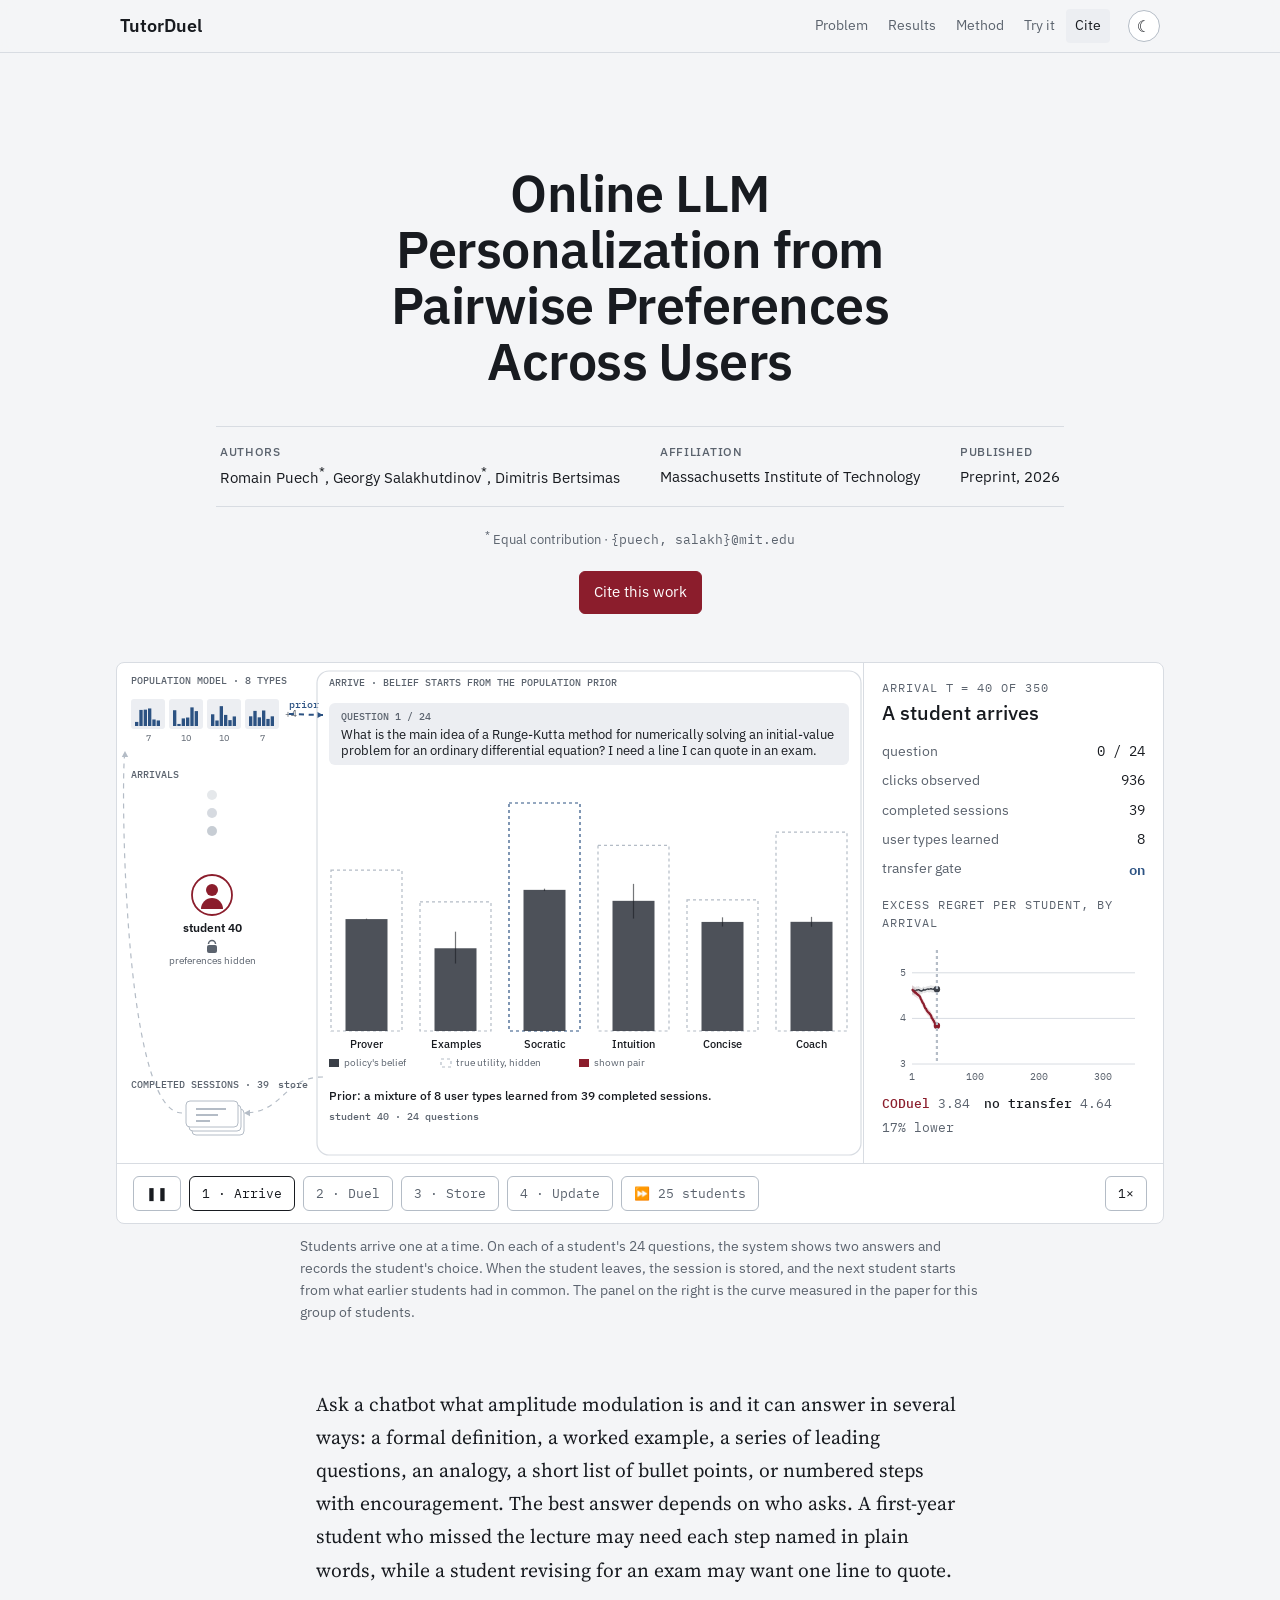
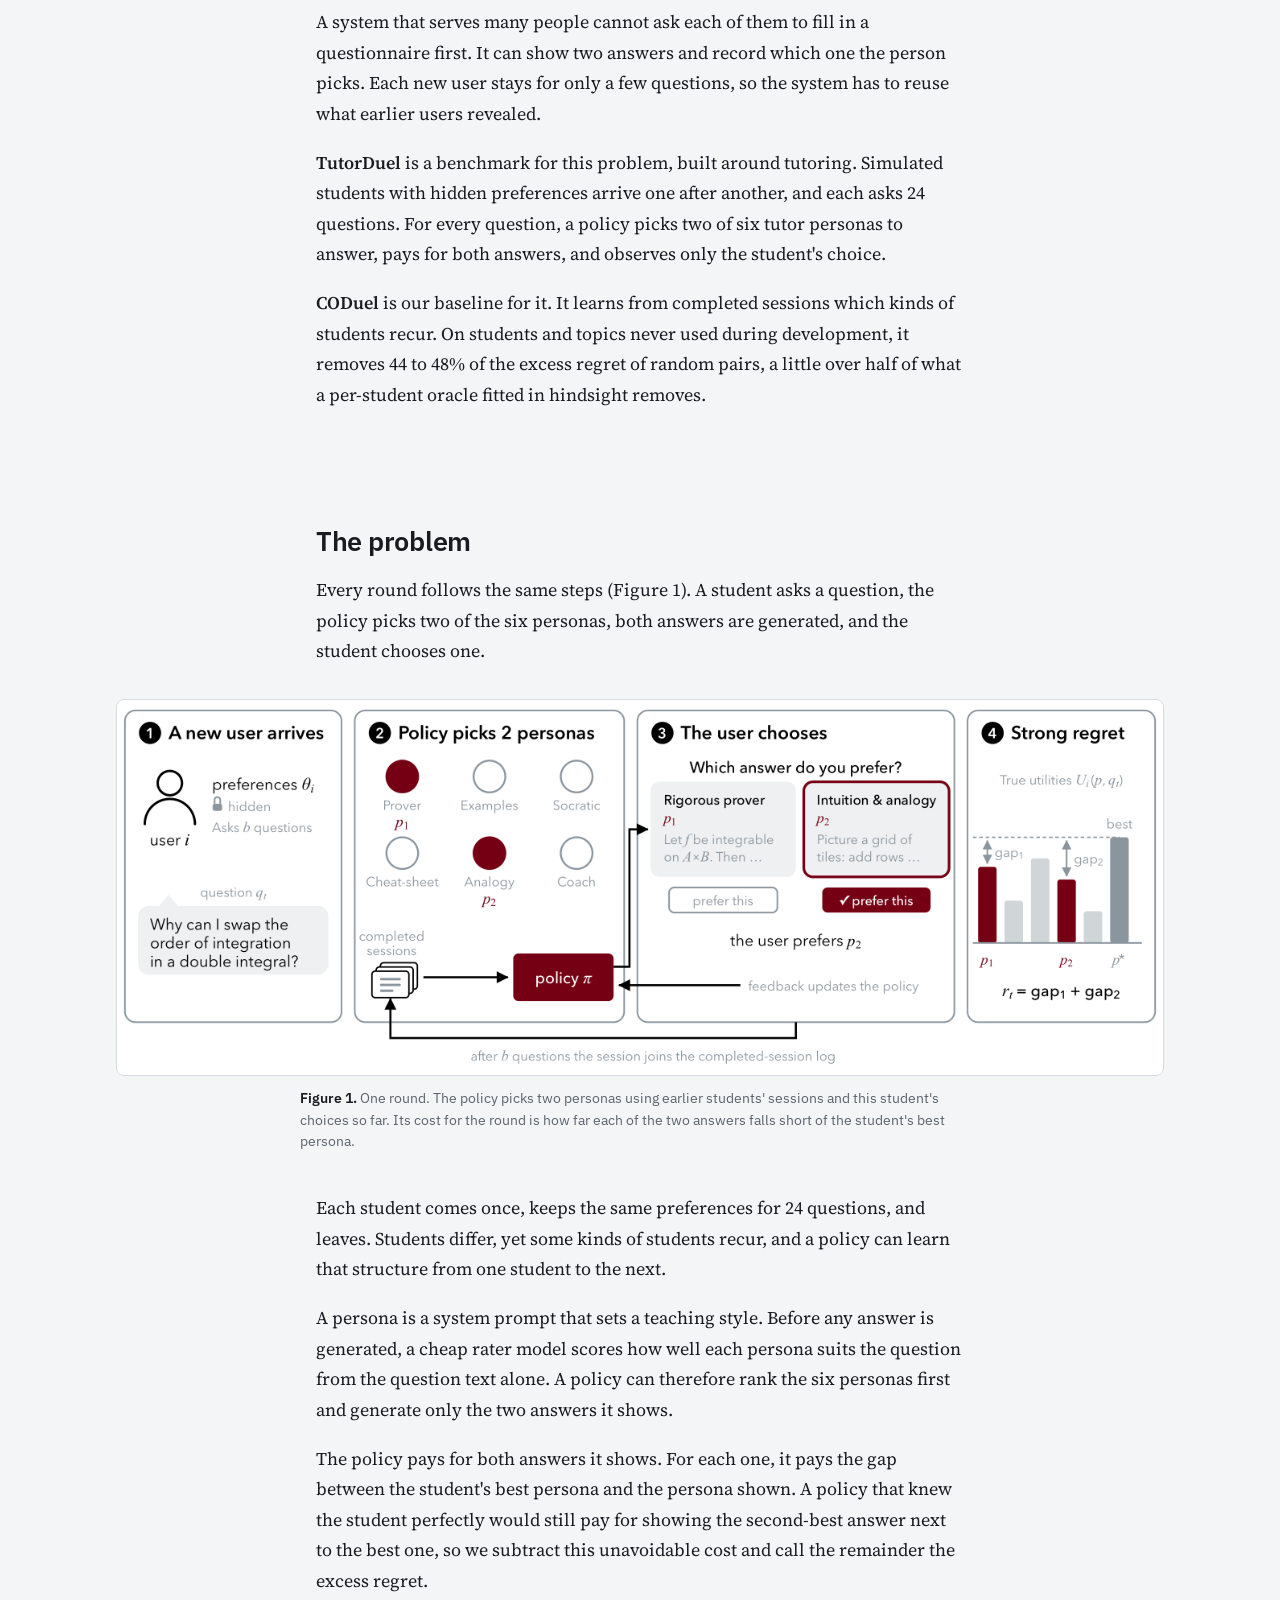
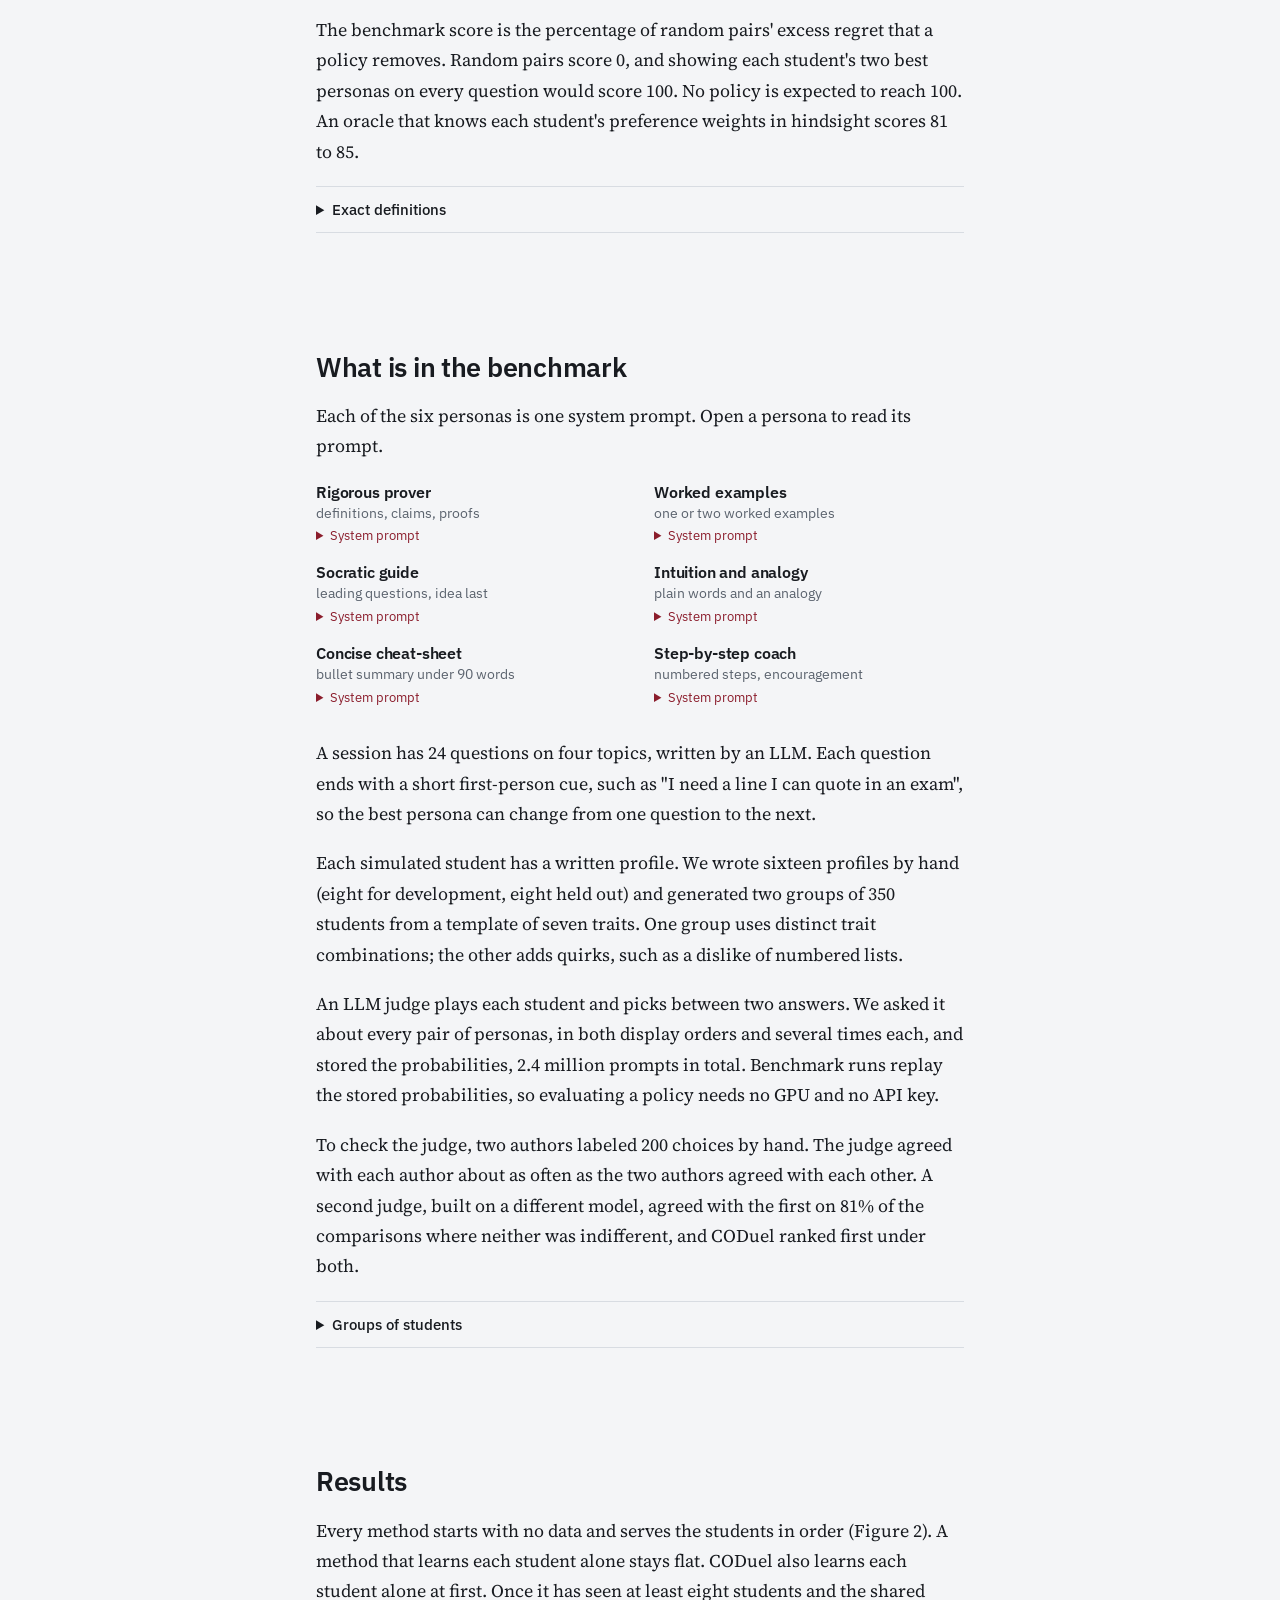
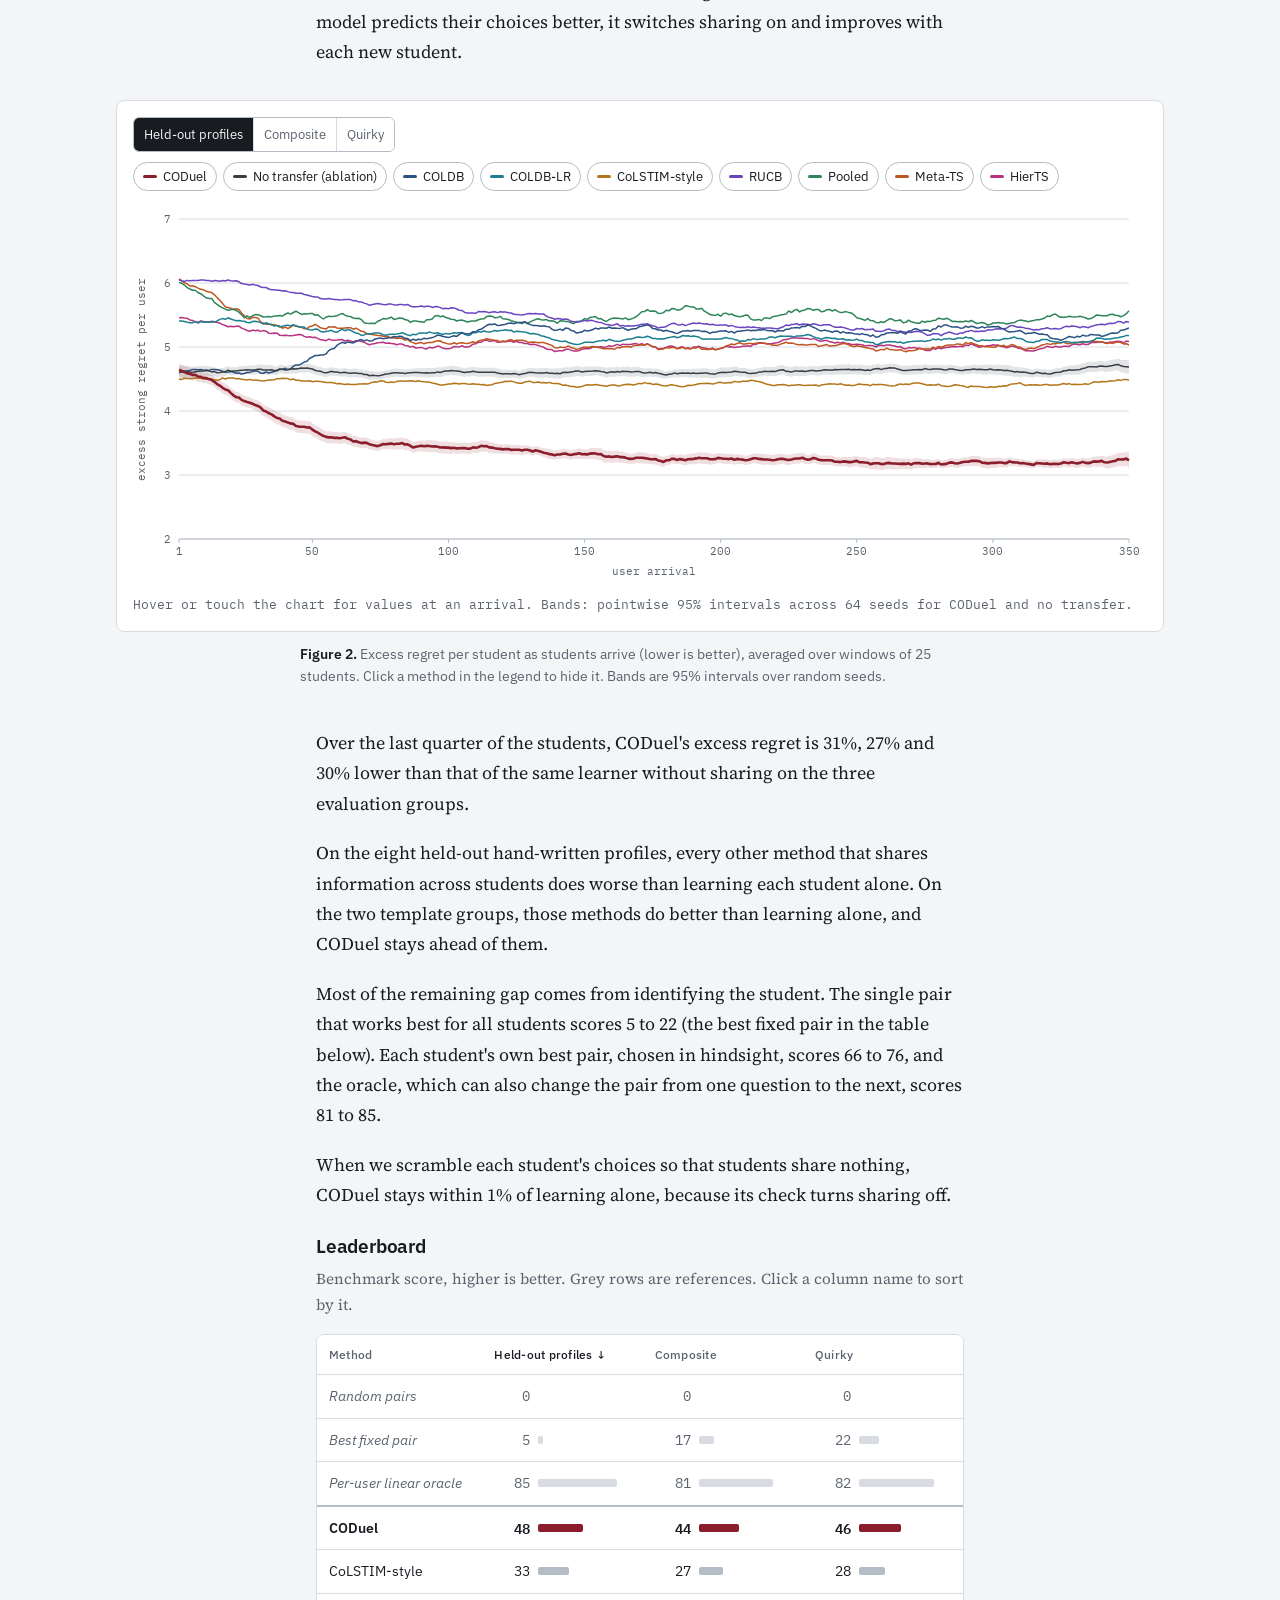
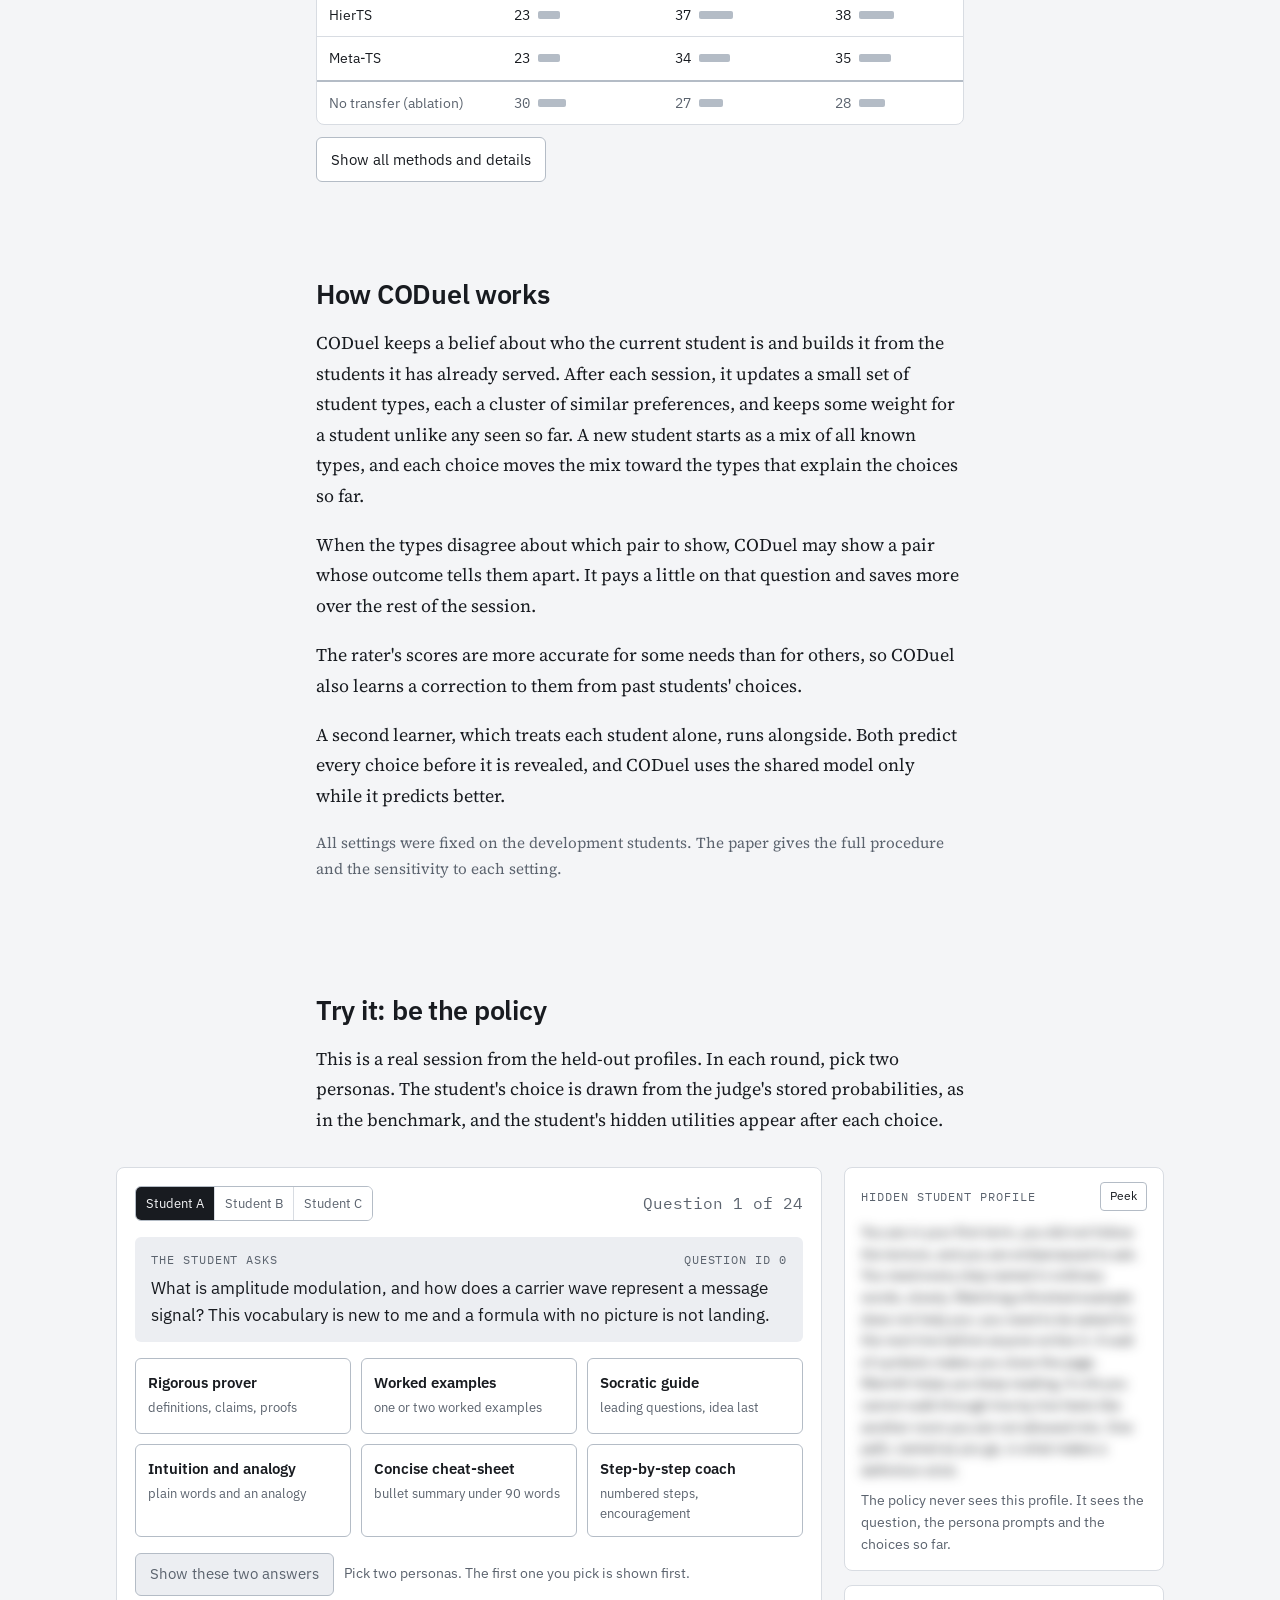
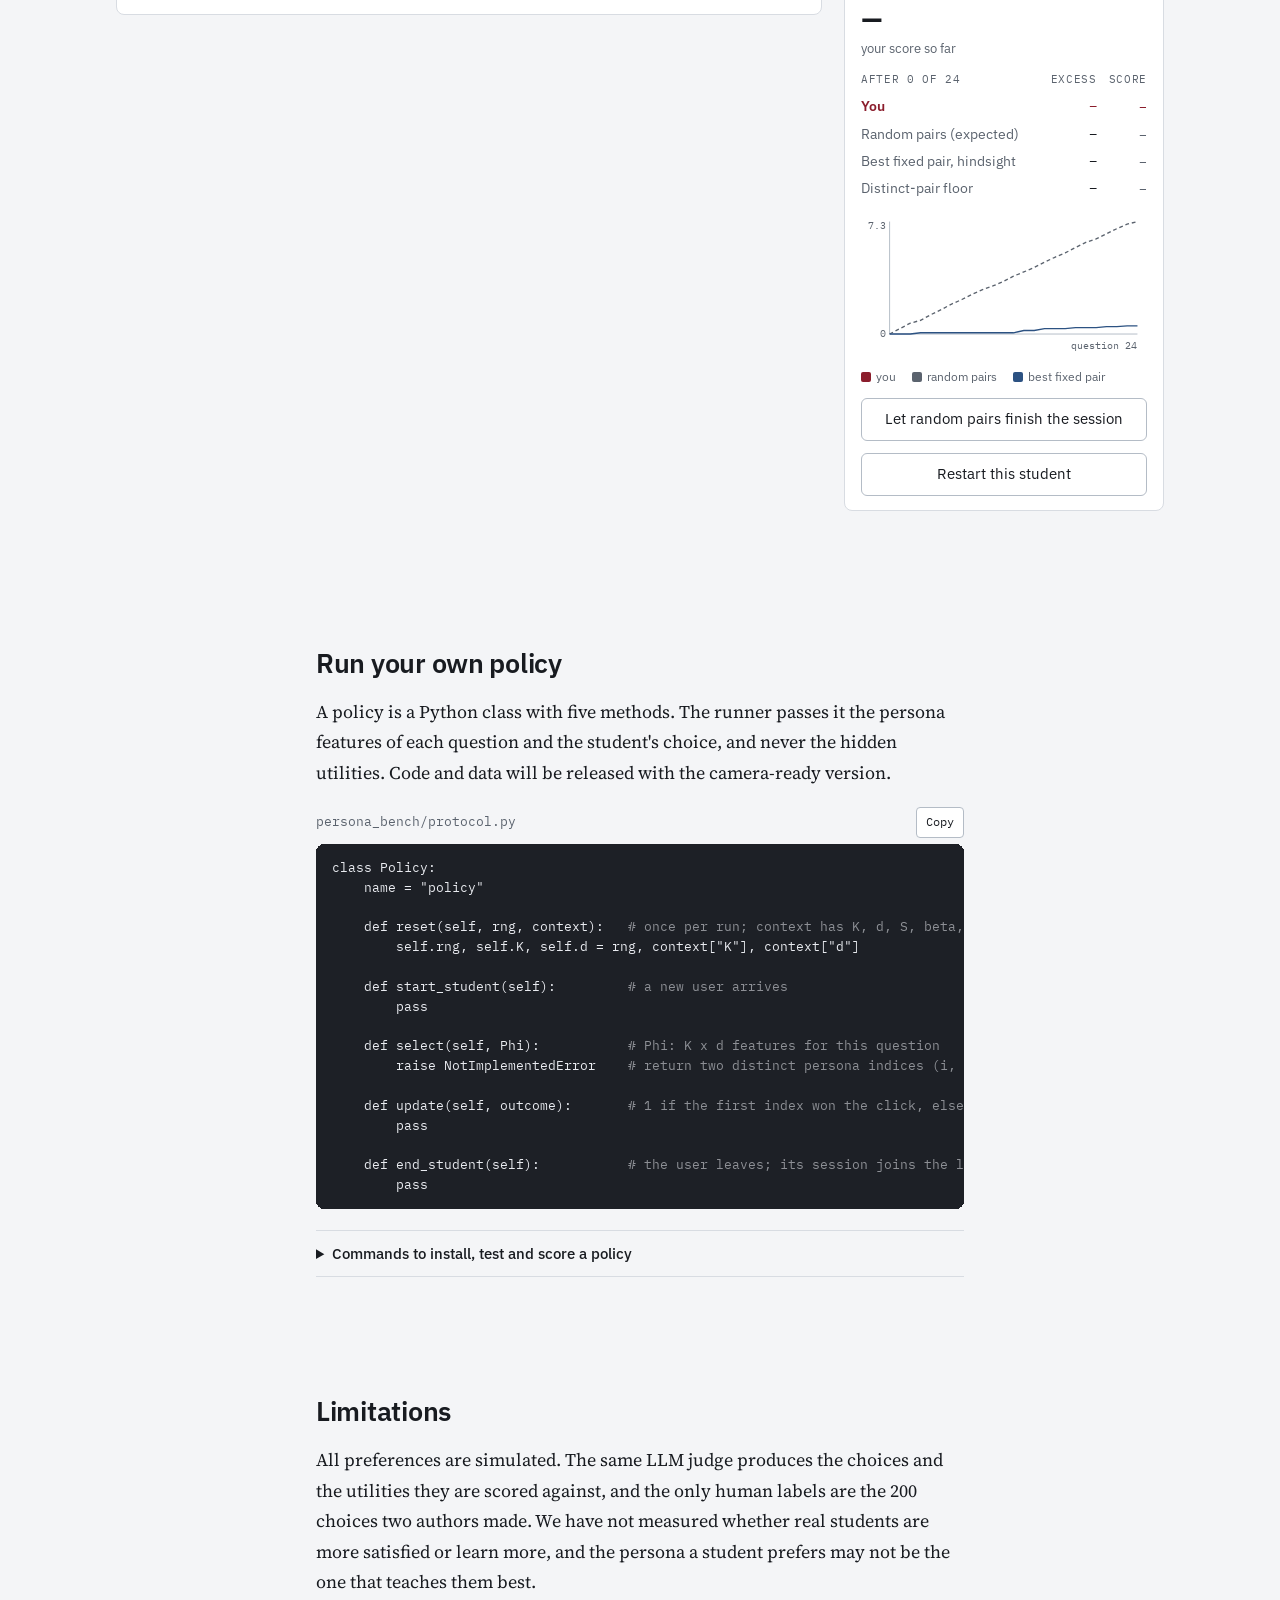
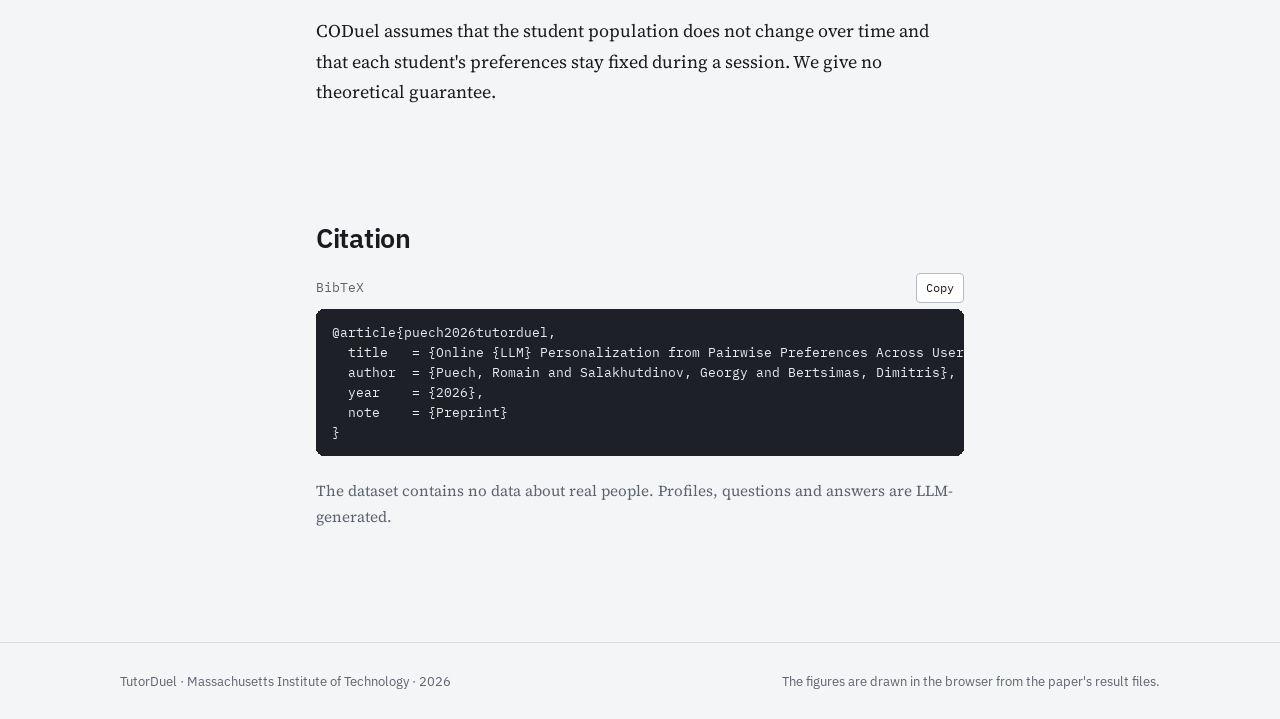
==== commit 2cae5d2e: "v2: tighter content, writing pass against AI-writing signs" ====
--- a/v2/index.html
+++ b/v2/index.html
@@ -31,7 +31,6 @@
 <main id="top">
 
 <section class="e-hero">
-  <p class="e-kicker">Personalization · Benchmark</p>
   <h1>Online LLM Personalization from Pairwise Preferences Across Users</h1>
   <dl class="e-byline">
     <div><dt>Authors</dt><dd>Romain Puech<sup>*</sup>, Georgy Salakhutdinov<sup>*</sup>, Dimitris Bertsimas</dd></div>
@@ -55,7 +54,7 @@
         <div><dt>transfer gate</dt><dd data-h-gate data-on="false">off</dd></div>
       </dl>
       <div class="h-chart">
-        <span class="eyebrow">extra regret per student, as students arrive</span>
+        <span class="eyebrow">excess regret per student, by arrival</span>
         <canvas data-regret aria-label="Excess strong regret per user against arrival, CODuel and no transfer, revealed up to the current arrival"></canvas>
         <div class="readout" data-h-readout></div>
       </div>
@@ -70,34 +69,34 @@
       <button class="btn" data-l-speed style="margin-left:auto">1×</button>
     </div>
   </div>
-  <figcaption>Students arrive one at a time. For each of a student's 24 questions, the system shows two answers and sees which one the student picks. When the student leaves, the session is stored, and the next student starts from what earlier students had in common. The panel on the right shows the paper's measured curve for this group of students.</figcaption>
+  <figcaption>Students arrive one at a time. On each of a student's 24 questions, the system shows two answers and records the student's choice. When the student leaves, the session is stored, and the next student starts from what earlier students had in common. The panel on the right is the curve measured in the paper for this group of students.</figcaption>
 </figure>
 
 <article class="e-text">
-  <p class="e-lead">Ask a chatbot what amplitude modulation is, and it can answer in many ways: a formal definition, a worked example, a string of leading questions, an analogy, a short cheat-sheet, or numbered steps with encouragement. Which answer is best depends on who is asking. A first-year student who missed the lecture may need every step named in plain words. Someone revising for an exam may want one line they can quote.</p>
-  <p>A system that serves many people cannot ask each of them to fill in a questionnaire first. What it can do is show two answers and see which one the person picks. Each new user is a stranger who stays for a few questions, so the system has to learn quickly, and the main way to learn quickly is to reuse what earlier users revealed.</p>
-  <p>We built <strong>TutorDuel</strong>, a benchmark for this problem, around a tutoring case study. Simulated students with hidden preferences arrive one after another, each asks 24 questions, and a policy must choose which two of six tutoring styles to show every time. The policy is charged for both answers it shows, and the only feedback is the student's choice.</p>
-  <p>We also propose <strong>CODuel</strong>, a first baseline that learns from completed sessions which kinds of students recur. On students and topics never used during development, it removes 44 to 48 percent of the extra regret that random choices incur, a little over half of what a per-student oracle fitted in hindsight achieves.</p>
+  <p class="e-lead">Ask a chatbot what amplitude modulation is and it can answer in several ways: a formal definition, a worked example, a series of leading questions, an analogy, a short list of bullet points, or numbered steps with encouragement. The best answer depends on who asks. A first-year student who missed the lecture may need each step named in plain words, while a student revising for an exam may want one line to quote.</p>
+  <p>A system that serves many people cannot ask each of them to fill in a questionnaire first. It can show two answers and record which one the person picks. Each new user stays for only a few questions, so the system has to reuse what earlier users revealed.</p>
+  <p><strong>TutorDuel</strong> is a benchmark for this problem, built around tutoring. Simulated students with hidden preferences arrive one after another, and each asks 24 questions. For every question, a policy picks two of six tutor personas to answer, pays for both answers, and observes only the student's choice.</p>
+  <p><strong>CODuel</strong> is our baseline for it. It learns from completed sessions which kinds of students recur. On students and topics never used during development, it removes 44 to 48% of the excess regret of random pairs, a little over half of what a per-student oracle fitted in hindsight removes.</p>
 </article>
 
 <section class="e-sec" id="problem">
   <div class="e-text">
     <h2>The problem</h2>
-    <p>Each round has the same shape. A student asks a question, the system picks two of the six tutoring styles, both answers are generated, and the student chooses one. The figure below walks through a round.</p>
+    <p>Every round follows the same steps (Figure 1). A student asks a question, the policy picks two of the six personas, both answers are generated, and the student chooses one.</p>
   </div>
   <figure class="e-wide e-fig">
     <img src="assets/fig1_overview.png" alt="Four panels: a new user arrives with hidden preferences and a question; the policy picks two of six personas using completed sessions; the user chooses between the two generated answers; strong regret sums both answers' gaps to the user's best persona." width="2600" height="932">
-    <figcaption><b>Figure 1.</b> One round of the interaction. The policy picks two of the six personas using earlier students' sessions and this student's choices so far. Its cost on the round adds up how far each displayed answer falls short of the student's best one.</figcaption>
+    <figcaption><b>Figure 1.</b> One round. The policy picks two personas using earlier students' sessions and this student's choices so far. Its cost for the round is how far each of the two answers falls short of the student's best persona.</figcaption>
   </figure>
   <div class="e-text">
-    <p><b>Every student comes once.</b> A student's preferences stay fixed for their 24 questions, and then they leave. Students are different, but not entirely: some kinds of students recur, and that shared structure is what a system can learn across students.</p>
-    <p><b>Styles are described before anything is generated.</b> Each style is a system prompt, and a cheap rater model scores how well each style suits a question from the question text alone. A policy can therefore rank the six styles without generating any answers. Only the two it shows are produced.</p>
-    <p><b>Both answers count.</b> We charge the policy for each displayed answer by how far it falls short of the student's best style on that question. Even a policy that knows the student perfectly pays something, because it must show a second-best answer next to the best one. We subtract that unavoidable part and call the rest <em>extra regret</em>.</p>
-    <p><b>The score is the share of extra regret removed.</b> Picking pairs at random scores 0. Showing the student's two best styles on every question would score 100, which no policy is expected to reach. As a realistic ceiling, an oracle that knows each student's preference weights in hindsight scores 81 to 85.</p>
+    <p>Each student comes once, keeps the same preferences for 24 questions, and leaves. Students differ, yet some kinds of students recur, and a policy can learn that structure from one student to the next.</p>
+    <p>A persona is a system prompt that sets a teaching style. Before any answer is generated, a cheap rater model scores how well each persona suits the question from the question text alone. A policy can therefore rank the six personas first and generate only the two answers it shows.</p>
+    <p>The policy pays for both answers it shows. For each one, it pays the gap between the student's best persona and the persona shown. A policy that knew the student perfectly would still pay for showing the second-best answer next to the best one, so we subtract this unavoidable cost and call the remainder the excess regret.</p>
+    <p>The benchmark score is the percentage of random pairs' excess regret that a policy removes. Random pairs score 0, and showing each student's two best personas on every question would score 100. No policy is expected to reach 100. An oracle that knows each student's preference weights in hindsight scores 81 to 85.</p>
     <details class="e-details">
       <summary>Exact definitions</summary>
       <div class="formula">r<sub>t</sub> = 2·U<sub>i</sub>(p*, q<sub>t</sub>) − U<sub>i</sub>(p<sub>t,1</sub>, q<sub>t</sub>) − U<sub>i</sub>(p<sub>t,2</sub>, q<sub>t</sub>)<br>R<sub>T</sub> = Σ<sub>t</sub> r<sub>t</sub> &nbsp;&nbsp; excess regret = R<sub>T</sub> − G<sub>T</sub><br>benchmark score = 100 · (R<sub>T</sub><sup>rand</sup> − R<sub>T</sub>) / (R<sub>T</sub><sup>rand</sup> − G<sub>T</sub>)</div>
-      <p>U<sub>i</sub>(p, q) = θ<sub>i</sub><sup>⊤</sup>φ(p, q) is student <i>i</i>'s utility for persona <i>p</i> on question <i>q</i>, and the student's choice follows a Bradley–Terry–Luce model on the two displayed answers. G<sub>T</sub> is the distinct-pair floor: the regret of always showing the best and second-best persona. In the paper's terms the problem is a multi-user contextual dueling bandit with strong regret.</p>
+      <p>U<sub>i</sub>(p, q) = θ<sub>i</sub><sup>⊤</sup>φ(p, q) is student <i>i</i>'s utility for persona <i>p</i> on question <i>q</i>, and the student's choice follows a Bradley–Terry–Luce model on the two displayed answers. G<sub>T</sub> is the distinct-pair floor, the regret of always showing the best and second-best personas. In the paper's terms, the problem is a multi-user contextual dueling bandit with strong regret.</p>
     </details>
   </div>
 </section>
@@ -105,14 +104,14 @@
 <section class="e-sec" id="benchmark">
   <div class="e-text">
     <h2>What is in the benchmark</h2>
-    <p><b>Six tutoring styles.</b> Each is one system prompt. Open a style to read its prompt.</p>
+    <p>Each of the six personas is one system prompt. Open a persona to read its prompt.</p>
     <div class="e-personas" data-persona-cards></div>
-    <p><b>Questions.</b> Each session has 24 questions across four topics, written by an LLM. Every question ends with a short first-person cue, such as <i>“I need a line I can quote in an exam,”</i> so the best style can change from one question to the next.</p>
-    <p><b>Students.</b> Each simulated student is a written profile. Sixteen were written by hand, eight for development and eight held out. Two larger groups of 350 students each are generated from a template of seven traits, one with distinct trait combinations and one with added quirks, such as disliking numbered lists.</p>
-    <p><b>The judge.</b> An LLM plays each student and picks between two answers. We asked it about every pair of styles in both display orders, many times over, and stored the probabilities: 2.4 million prompts in total. Benchmark runs replay these stored probabilities, so evaluating a policy needs no GPU and no API key.</p>
-    <p><b>Checks.</b> Two authors labeled 200 choices by hand. The judge agreed with each of them about as often as they agreed with each other. A second, different judge agreed with the first on 81 percent of the comparisons where neither was indifferent, and CODuel ranked first under both.</p>
+    <p>A session has 24 questions on four topics, written by an LLM. Each question ends with a short first-person cue, such as "I need a line I can quote in an exam", so the best persona can change from one question to the next.</p>
+    <p>Each simulated student has a written profile. We wrote sixteen profiles by hand (eight for development, eight held out) and generated two groups of 350 students from a template of seven traits. One group uses distinct trait combinations; the other adds quirks, such as a dislike of numbered lists.</p>
+    <p>An LLM judge plays each student and picks between two answers. We asked it about every pair of personas, in both display orders and several times each, and stored the probabilities, 2.4 million prompts in total. Benchmark runs replay the stored probabilities, so evaluating a policy needs no GPU and no API key.</p>
+    <p>To check the judge, two authors labeled 200 choices by hand. The judge agreed with each author about as often as the two authors agreed with each other. A second judge, built on a different model, agreed with the first on 81% of the comparisons where neither was indifferent, and CODuel ranked first under both.</p>
     <details class="e-details">
-      <summary>Groups of students used for evaluation</summary>
+      <summary>Groups of students</summary>
       <div class="tablewrap">
         <table>
           <thead><tr><th>Group</th><th>Students</th><th>Used for</th></tr></thead>
@@ -125,7 +124,7 @@
           </tbody>
         </table>
       </div>
-      <p>Each group serves 300 to 350 students in sequence. All evaluation groups use topics that never appear in development.</p>
+      <p>Each group serves 300 to 350 students in sequence. The evaluation groups use topics that never appear in development.</p>
     </details>
   </div>
 </section>
@@ -133,7 +132,7 @@
 <section class="e-sec" id="results">
   <div class="e-text">
     <h2>Results</h2>
-    <p>Every method starts with no data and serves the students in order. A method that treats each student alone does not get better over time. CODuel also treats each student alone at first, and switches on sharing once it has seen at least eight students and sharing predicts their choices better. From then on, it gets better with every student.</p>
+    <p>Every method starts with no data and serves the students in order (Figure 2). A method that learns each student alone stays flat. CODuel also learns each student alone at first. Once it has seen at least eight students and the shared model predicts their choices better, it switches sharing on and improves with each new student.</p>
   </div>
   <figure class="e-wide e-fig">
     <div class="card chart" data-curves>
@@ -149,17 +148,17 @@
       <div class="readout" data-readout></div>
       <p class="hint" data-curve-caption hidden></p>
     </div>
-    <figcaption><b>Figure 2.</b> Extra regret per student as students arrive (lower is better), smoothed over 25 students. Click a method in the legend to hide it. The bands are 95 percent intervals over random seeds.</figcaption>
+    <figcaption><b>Figure 2.</b> Excess regret per student as students arrive (lower is better), averaged over windows of 25 students. Click a method in the legend to hide it. Bands are 95% intervals over random seeds.</figcaption>
   </figure>
   <div class="e-text">
-    <p>In the last quarter of the students, CODuel's extra regret is 31, 27 and 30 percent lower than that of the same learner without sharing, on the three evaluation groups.</p>
-    <p><b>Sharing is easy to get wrong.</b> On the eight held-out hand-written profiles, every other method that shares information across students does worse than learning each student alone. On the two larger template groups the same methods do better than learning alone, but CODuel still leads.</p>
-    <p><b>Most of the remaining gap is identifying the student.</b> Showing each student's single best pair of styles throughout, chosen in hindsight, already scores 66 to 76. The oracle, which can also change the pair from one question to the next, scores 81 to 85.</p>
-    <p><b>Sharing switches off when it should.</b> When we scramble each student's choices so that students have nothing in common, CODuel stays within one percent of learning alone.</p>
+    <p>Over the last quarter of the students, CODuel's excess regret is 31%, 27% and 30% lower than that of the same learner without sharing on the three evaluation groups.</p>
+    <p>On the eight held-out hand-written profiles, every other method that shares information across students does worse than learning each student alone. On the two template groups, those methods do better than learning alone, and CODuel stays ahead of them.</p>
+    <p>Most of the remaining gap comes from identifying the student. The single pair that works best for all students scores 5 to 22 (the best fixed pair in the table below). Each student's own best pair, chosen in hindsight, scores 66 to 76, and the oracle, which can also change the pair from one question to the next, scores 81 to 85.</p>
+    <p>When we scramble each student's choices so that students share nothing, CODuel stays within 1% of learning alone, because its check turns sharing off.</p>
   </div>
   <div class="e-text e-lb" data-leaderboard>
     <h3>Leaderboard</h3>
-    <p class="e-small">Benchmark score: the share of random pairs' extra regret removed, higher is better. Grey rows are references. Click a column to sort by it.</p>
+    <p class="e-small">Benchmark score, higher is better. Grey rows are references. Click a column name to sort by it.</p>
     <div class="tablewrap"><table data-table></table></div>
     <div class="e-lb-tools">
       <button class="btn" type="button" data-lb-toggle>Show all methods and details</button>
@@ -171,12 +170,10 @@
 <section class="e-sec" id="method">
   <div class="e-text">
     <h2>How CODuel works</h2>
-    <p>CODuel keeps a belief about who the current student is, and builds that belief from the students it has already served.</p>
-    <p><b>It learns which kinds of students recur.</b> After each session, it updates a small set of student types, each a cluster of similar preferences. It always keeps room for a student unlike any seen so far.</p>
-    <p><b>It narrows down each new student.</b> A new student starts as a mix of all known types. Each choice shifts the mix toward the types that explain the choices so far.</p>
-    <p><b>It asks informative questions early.</b> When the types disagree about which pair to show, CODuel may show a pair whose outcome tells them apart. This costs a little now and saves more over the rest of the session.</p>
-    <p><b>It corrects the rater.</b> The rater that scores styles for each question is good at recognizing some needs and worse at others. CODuel learns a correction from the choices of past students.</p>
-    <p><b>It shares only when sharing helps.</b> A copy that learns each student alone runs alongside. Both predict every choice before it is revealed, and CODuel uses what it learned from other students only while that prediction is better.</p>
+    <p>CODuel keeps a belief about who the current student is and builds it from the students it has already served. After each session, it updates a small set of student types, each a cluster of similar preferences, and keeps some weight for a student unlike any seen so far. A new student starts as a mix of all known types, and each choice moves the mix toward the types that explain the choices so far.</p>
+    <p>When the types disagree about which pair to show, CODuel may show a pair whose outcome tells them apart. It pays a little on that question and saves more over the rest of the session.</p>
+    <p>The rater's scores are more accurate for some needs than for others, so CODuel also learns a correction to them from past students' choices.</p>
+    <p>A second learner, which treats each student alone, runs alongside. Both predict every choice before it is revealed, and CODuel uses the shared model only while it predicts better.</p>
     <p class="e-small">All settings were fixed on the development students. The paper gives the full procedure and the sensitivity to each setting.</p>
   </div>
 </section>
@@ -184,7 +181,7 @@
 <section class="e-sec" id="play">
   <div class="e-text">
     <h2>Try it: be the policy</h2>
-    <p>Here is a real session from the held-out profiles. Each round, pick two styles. The student's choice is drawn from the judge's stored probabilities, exactly as in the benchmark, and the student's hidden preferences are revealed after each choice.</p>
+    <p>This is a real session from the held-out profiles. In each round, pick two personas. The student's choice is drawn from the judge's stored probabilities, as in the benchmark, and the student's hidden utilities appear after each choice.</p>
   </div>
   <div class="e-wide">
     <div class="player" data-play>
@@ -212,7 +209,7 @@
             <button class="copy" data-peek>Peek</button>
           </div>
           <p class="text" data-profile-text data-hidden="true"></p>
-          <p class="hint">The policy never sees this text, only the question, the six style prompts and the choices so far.</p>
+          <p class="hint">The policy never sees this profile. It sees the question, the persona prompts and the choices so far.</p>
         </div>
         <div class="card tally">
           <div class="score"><b data-score>–</b><span>your score so far</span></div>
@@ -230,7 +227,7 @@
 <section class="e-sec" id="use">
   <div class="e-text">
     <h2>Run your own policy</h2>
-    <p>A policy is a Python class with five methods. The runner gives it each question's style features and the student's choice, never the hidden preferences. The code and data will be released with the camera-ready version.</p>
+    <p>A policy is a Python class with five methods. The runner passes it the persona features of each question and the student's choice, and never the hidden utilities. Code and data will be released with the camera-ready version.</p>
     <div class="codeblock">
       <div class="codehead"><span>persona_bench/protocol.py</span><button class="copy" data-copy="#code-policy">Copy</button></div>
 <pre class="code" id="code-policy">class Policy:
@@ -267,7 +264,7 @@
 python results/paper_stats.py --tag mine \
   --world pl_v3.1L_test_unseen_M8_t1_b24_ug_raw_rl1_fjevgw</pre>
       </div>
-      <p>The held-out groups need <code>--allow-test</code>, a guard against looking at them by accident during development. CODuel takes one to two minutes per run on one CPU core.</p>
+      <p>The held-out groups require <code>--allow-test</code>, which guards against looking at them by accident during development. CODuel takes one to two minutes per run on one CPU core.</p>
     </details>
   </div>
 </section>
@@ -275,8 +272,8 @@
 <section class="e-sec" id="limits">
   <div class="e-text">
     <h2>Limitations</h2>
-    <p>All preferences are simulated. The same LLM judge produces the choices and the hidden preferences they are scored against, and the only human labels are the authors' 200 choices. We have not measured whether real students are more satisfied or learn more, and the style a student prefers need not be the one that helps them learn best.</p>
-    <p>CODuel assumes that the population of students does not change over time and that each student's preferences stay fixed within a session. We give no theoretical guarantee. Closing the gap to the oracle and testing with real users are the next steps.</p>
+    <p>All preferences are simulated. The same LLM judge produces the choices and the utilities they are scored against, and the only human labels are the 200 choices two authors made. We have not measured whether real students are more satisfied or learn more, and the persona a student prefers may not be the one that teaches them best.</p>
+    <p>CODuel assumes that the student population does not change over time and that each student's preferences stay fixed during a session. We give no theoretical guarantee.</p>
   </div>
 </section>
 
@@ -292,7 +289,7 @@
   note    = {Preprint}
 }</pre>
     </div>
-    <p class="e-small">The dataset contains no data about real people: profiles, questions and answers are LLM-generated.</p>
+    <p class="e-small">The dataset contains no data about real people. Profiles, questions and answers are LLM-generated.</p>
   </div>
 </section>
 
--- a/v2/essay.css
+++ b/v2/essay.css
@@ -2,15 +2,11 @@
    One centered reading column (680px) in a serif face; figures and widgets break out to 1080px with a caption below.
    No section labels, no card grids: headings, paragraphs, figures. */
 :root {
-  --bg: #faf9f6; --panel: #ffffff; --panel-2: #efeee9; --line: #e2e0d9; --line-strong: #c4c1b8;
+  /* colors stay the original site's MIT palette (site.css); only the fonts and column widths change here */
   --font-text: "Source Serif 4", "IBM Plex Serif", Georgia, serif;
   --font-display: "IBM Plex Sans", system-ui, -apple-system, "Segoe UI", Roboto, sans-serif;
   --col: 680px; --wide: 1080px;
 }
-@media (prefers-color-scheme: dark) {
-  :root:not([data-theme="light"]) { --bg: #151618; --panel: #1d1f22; --panel-2: #26282c; --line: #2e3034; --line-strong: #45484e; }
-}
-:root[data-theme="dark"] { --bg: #151618; --panel: #1d1f22; --panel-2: #26282c; --line: #2e3034; --line-strong: #45484e; }
 
 body { background: var(--bg); }
 section { border-top: 0; padding-block: 0; }
@@ -23,7 +19,7 @@
 /* hero */
 .e-hero { max-width: 880px; margin: 0 auto; padding: clamp(56px, 9vw, 112px) 16px 40px; text-align: center; display: grid; gap: 20px; justify-items: center; }
 .e-kicker { margin: 0; font-family: var(--font-display); font-size: .86rem; font-weight: 500; color: var(--muted); }
-.e-hero h1 { font-size: clamp(2rem, 4.6vw, 3.25rem); line-height: 1.08; max-width: 20ch; }
+.e-hero h1 { color: var(--fg); font-size: clamp(2rem, 4.6vw, 3.25rem); line-height: 1.08; max-width: 20ch; }
 .e-byline { margin: 16px 0 0; display: grid; grid-template-columns: auto auto auto; justify-content: space-between; gap: 14px 32px; text-align: left;
   border-top: 1px solid var(--line); border-bottom: 1px solid var(--line); padding: 16px 4px; width: 100%; }
 .e-byline div { display: grid; gap: 3px; }
@@ -31,7 +27,6 @@
 .e-byline dd { margin: 0; font-size: .95rem; }
 .e-eqc { margin: 0; font-size: .82rem; color: var(--muted); }
 .e-actions { display: flex; gap: 10px; flex-wrap: wrap; justify-content: center; }
-.btn.primary { background: var(--fg); border-color: var(--fg); color: var(--bg); }
 .btn.primary:disabled { background: var(--panel-2); border-color: var(--line-strong); color: var(--muted); opacity: 1; }
 
 /* reading column and wide figures */
